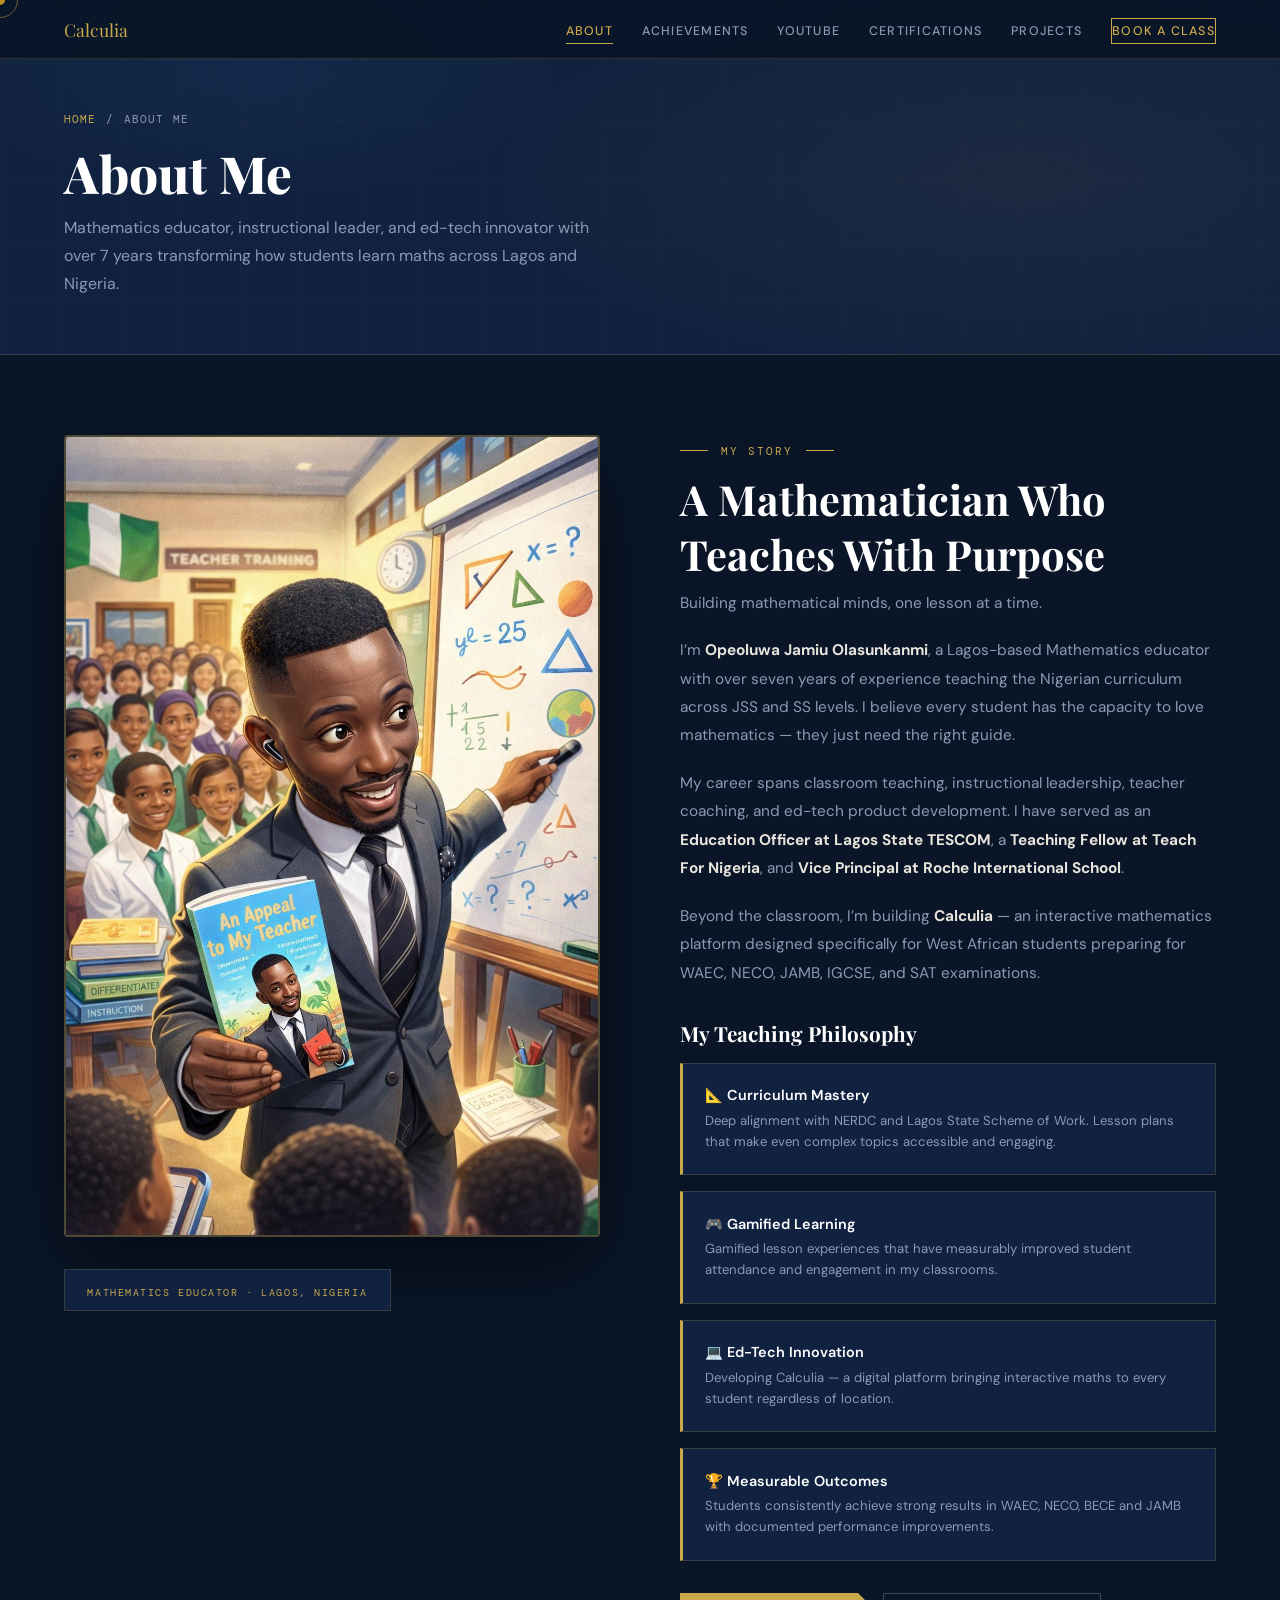
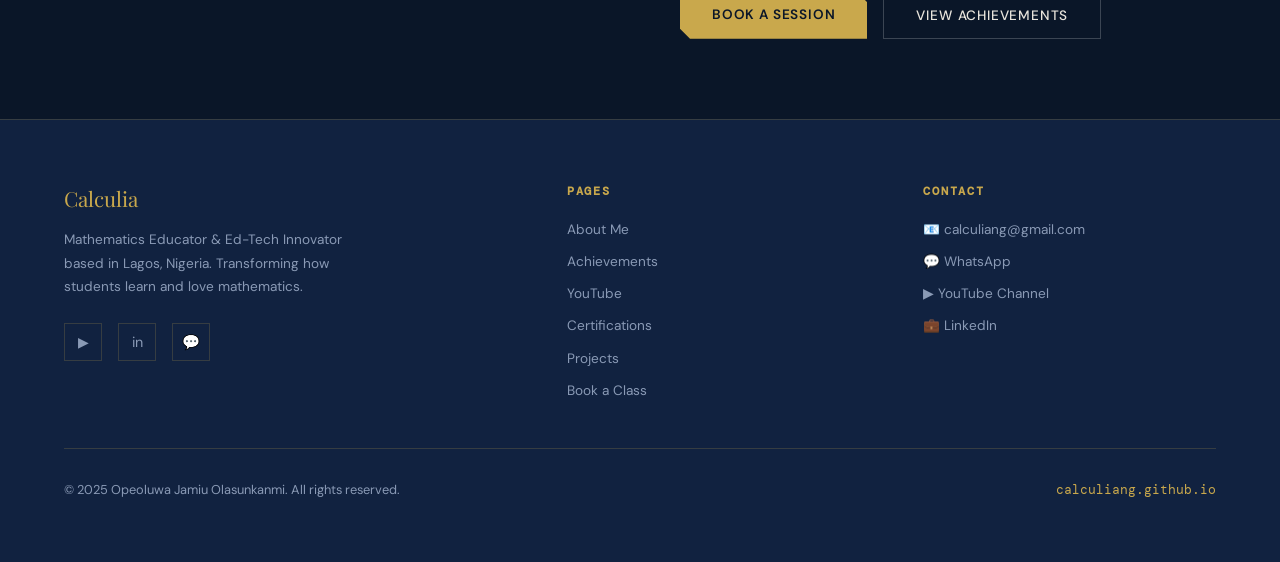
==== about.html @ a68f4edb "Add files via upload" ====
<!DOCTYPE html>
<html lang="en">
<head>
<meta charset="UTF-8">
<meta name="viewport" content="width=device-width, initial-scale=1.0">
<title>About Me | Calculia &mdash; Opeoluwa Jamiu</title>
<meta name="description" content="Learn about Opeoluwa Jamiu — Lagos Mathematics Educator, TFN Fellow, Vice Principal, and Calculia Founder.">
<meta name="author" content="Opeoluwa Jamiu Olasunkanmi">
<meta property="og:type" content="website">
<meta property="og:url" content="https://calculiang.github.io/about.html">
<meta property="og:title" content="About Me | Calculia">
<meta property="og:description" content="Learn about Opeoluwa Jamiu — Lagos Mathematics Educator, TFN Fellow, Vice Principal, and Calculia Founder.">
<meta name="theme-color" content="#0a1628">
<link rel="icon" href="data:image/svg+xml,<svg xmlns='http://www.w3.org/2000/svg' viewBox='0 0 100 100'><rect width='100' height='100' rx='12' fill='%230a1628'/><text y='72' x='50' text-anchor='middle' font-size='60' font-family='serif' fill='%23c9a84c'>&#x2211;</text></svg>">
<link rel="stylesheet" href="style.css">
</head>
<body>
<div class="cursor" id="cursor"></div>
<div class="cursor-ring" id="cursorRing"></div>
<!-- NAV -->
<nav>
  <a href="index.html" class="nav-logo">Calculia</a>
  <ul class="nav-links" id="navLinks">
    <li><a href="about.html" class='active'>About</a></li>
    <li><a href="achievements.html">Achievements</a></li>
    <li><a href="youtube.html">YouTube</a></li>
    <li><a href="certifications.html">Certifications</a></li>
    <li><a href="projects.html">Projects</a></li>
    <li><a href="booking.html" class='nav-cta'>Book a Class</a></li>
  </ul>
  <div class="hamburger" onclick="toggleNav()"><span></span><span></span><span></span></div>
</nav>
<div class="page-banner">
  <div class="page-banner-grid"></div>
  <div class="page-banner-inner">
    <div class="breadcrumb"><a href="index.html">Home</a><span>/</span><span>About Me</span></div>
    <h1>About Me</h1>
    <p>Mathematics educator, instructional leader, and ed-tech innovator with over 7 years transforming how students learn maths across Lagos and Nigeria.</p>
  </div>
</div>

<section style="background:var(--navy);">
  <div class="about-grid">
    <div class="reveal">
      <img src="[data-uri]" alt="Opeoluwa Jamiu Olasunkanmi" class="about-photo">
      <div class="about-photo-badge" style="margin-top:2rem;position:relative;bottom:auto;left:auto;transform:none;display:inline-block;">
        <span>Mathematics Educator &middot; Lagos, Nigeria</span>
      </div>
    </div>
    <div class="about-text reveal rd1">
      <div class="section-label">My Story</div>
      <h2>A Mathematician Who Teaches With Purpose</h2>
      <p class="section-sub">Building mathematical minds, one lesson at a time.</p>
      <p>I&rsquo;m <strong>Opeoluwa Jamiu Olasunkanmi</strong>, a Lagos-based Mathematics educator with over seven years of experience teaching the Nigerian curriculum across JSS and SS levels. I believe every student has the capacity to love mathematics &mdash; they just need the right guide.</p>
      <p>My career spans classroom teaching, instructional leadership, teacher coaching, and ed-tech product development. I have served as an <strong>Education Officer at Lagos State TESCOM</strong>, a <strong>Teaching Fellow at Teach For Nigeria</strong>, and <strong>Vice Principal at Roche International School</strong>.</p>
      <p>Beyond the classroom, I&rsquo;m building <strong>Calculia</strong> &mdash; an interactive mathematics platform designed specifically for West African students preparing for WAEC, NECO, JAMB, IGCSE, and SAT examinations.</p>
      <h3>My Teaching Philosophy</h3>
      <div class="pillars">
        <div class="pillar"><div class="pillar-title">&#x1F4D0; Curriculum Mastery</div><div class="pillar-text">Deep alignment with NERDC and Lagos State Scheme of Work. Lesson plans that make even complex topics accessible and engaging.</div></div>
        <div class="pillar"><div class="pillar-title">&#x1F3AE; Gamified Learning</div><div class="pillar-text">Gamified lesson experiences that have measurably improved student attendance and engagement in my classrooms.</div></div>
        <div class="pillar"><div class="pillar-title">&#x1F4BB; Ed-Tech Innovation</div><div class="pillar-text">Developing Calculia &mdash; a digital platform bringing interactive maths to every student regardless of location.</div></div>
        <div class="pillar"><div class="pillar-title">&#x1F3C6; Measurable Outcomes</div><div class="pillar-text">Students consistently achieve strong results in WAEC, NECO, BECE and JAMB with documented performance improvements.</div></div>
      </div>
      <div style="margin-top:2rem;display:flex;gap:1rem;flex-wrap:wrap;">
        <a href="booking.html" class="btn-gold">Book a Session</a>
        <a href="achievements.html" class="btn-outline">View Achievements</a>
      </div>
    </div>
  </div>
</section>

<!-- FOOTER -->
<footer>
  <div class="footer-grid">
    <div class="footer-brand">
      <a href="index.html" class="logo">Calculia</a>
      <p>Mathematics Educator &amp; Ed-Tech Innovator based in Lagos, Nigeria. Transforming how students learn and love mathematics.</p>
      <div class="social-links">
        <a href="https://www.youtube.com/channel/UCdj-SJ9aTm0fqCdhB6cHcyw" target="_blank" class="social-link" title="YouTube">&#x25B6;</a>
        <a href="https://www.linkedin.com/in/opeoluwajamiu" target="_blank" class="social-link" title="LinkedIn">in</a>
        <a href="https://wa.me/+2348061128624" target="_blank" class="social-link" title="WhatsApp">&#x1F4AC;</a>
      </div>
    </div>
    <div class="footer-col">
      <h4>Pages</h4>
      <ul>
        <li><a href="about.html">About Me</a></li>
        <li><a href="achievements.html">Achievements</a></li>
        <li><a href="youtube.html">YouTube</a></li>
        <li><a href="certifications.html">Certifications</a></li>
        <li><a href="projects.html">Projects</a></li>
        <li><a href="booking.html">Book a Class</a></li>
      </ul>
    </div>
    <div class="footer-col">
      <h4>Contact</h4>
      <ul>
        <li><a href="mailto:calculiang@gmail.com">&#x1F4E7; calculiang@gmail.com</a></li>
        <li><a href="https://wa.me/+2348061128624" target="_blank">&#x1F4AC; WhatsApp</a></li>
        <li><a href="https://www.youtube.com/channel/UCdj-SJ9aTm0fqCdhB6cHcyw" target="_blank">&#x25B6; YouTube Channel</a></li>
        <li><a href="https://www.linkedin.com/in/opeoluwajamiu" target="_blank">&#x1F4BC; LinkedIn</a></li>
      </ul>
    </div>
  </div>
  <div class="footer-bottom">
    <p>&copy; 2025 Opeoluwa Jamiu Olasunkanmi. All rights reserved.</p>
    <span>calculiang.github.io</span>
  </div>
</footer>
<button id="scrollTop" onclick="window.scrollTo({top:0,behavior:'smooth'})" title="Back to top">&#x2191;</button>
<script>
const cur=document.getElementById('cursor'),ring=document.getElementById('cursorRing');
document.addEventListener('mousemove',e=>{
  cur.style.left=e.clientX+'px';cur.style.top=e.clientY+'px';
  setTimeout(()=>{ring.style.left=e.clientX+'px';ring.style.top=e.clientY+'px'},60);
});
document.querySelectorAll('a,button,.ach-card,.cert-card,.proj-card,.home-nav-card,.yt-playlist-card,.pillar').forEach(el=>{
  el.addEventListener('mouseenter',()=>{ring.style.width='52px';ring.style.height='52px';ring.style.opacity='.9'});
  el.addEventListener('mouseleave',()=>{ring.style.width='36px';ring.style.height='36px';ring.style.opacity='.5'});
});
const obs=new IntersectionObserver(entries=>entries.forEach(e=>{if(e.isIntersecting)e.target.classList.add('visible')}),{threshold:.1});
document.querySelectorAll('.reveal').forEach(el=>obs.observe(el));
window.addEventListener('scroll',()=>{
  const b=document.getElementById('scrollTop');
  b.style.opacity=window.scrollY>400?'1':'0';
  b.style.pointerEvents=window.scrollY>400?'auto':'none';
});
function toggleNav(){
  const nl=document.getElementById('navLinks');
  if(nl.style.display==='flex'){nl.style.cssText=''}
  else{nl.style.cssText='display:flex!important;flex-direction:column;position:fixed;top:62px;left:0;right:0;background:rgba(10,22,40,.98);padding:2rem;gap:1.5rem;border-bottom:1px solid rgba(201,168,76,.2);z-index:99;backdrop-filter:blur(12px)';
  nl.querySelectorAll('a').forEach(a=>{a.style.fontSize='1rem';a.addEventListener('click',()=>{nl.style.cssText=''})});}
}
</script>
</body>
</html>
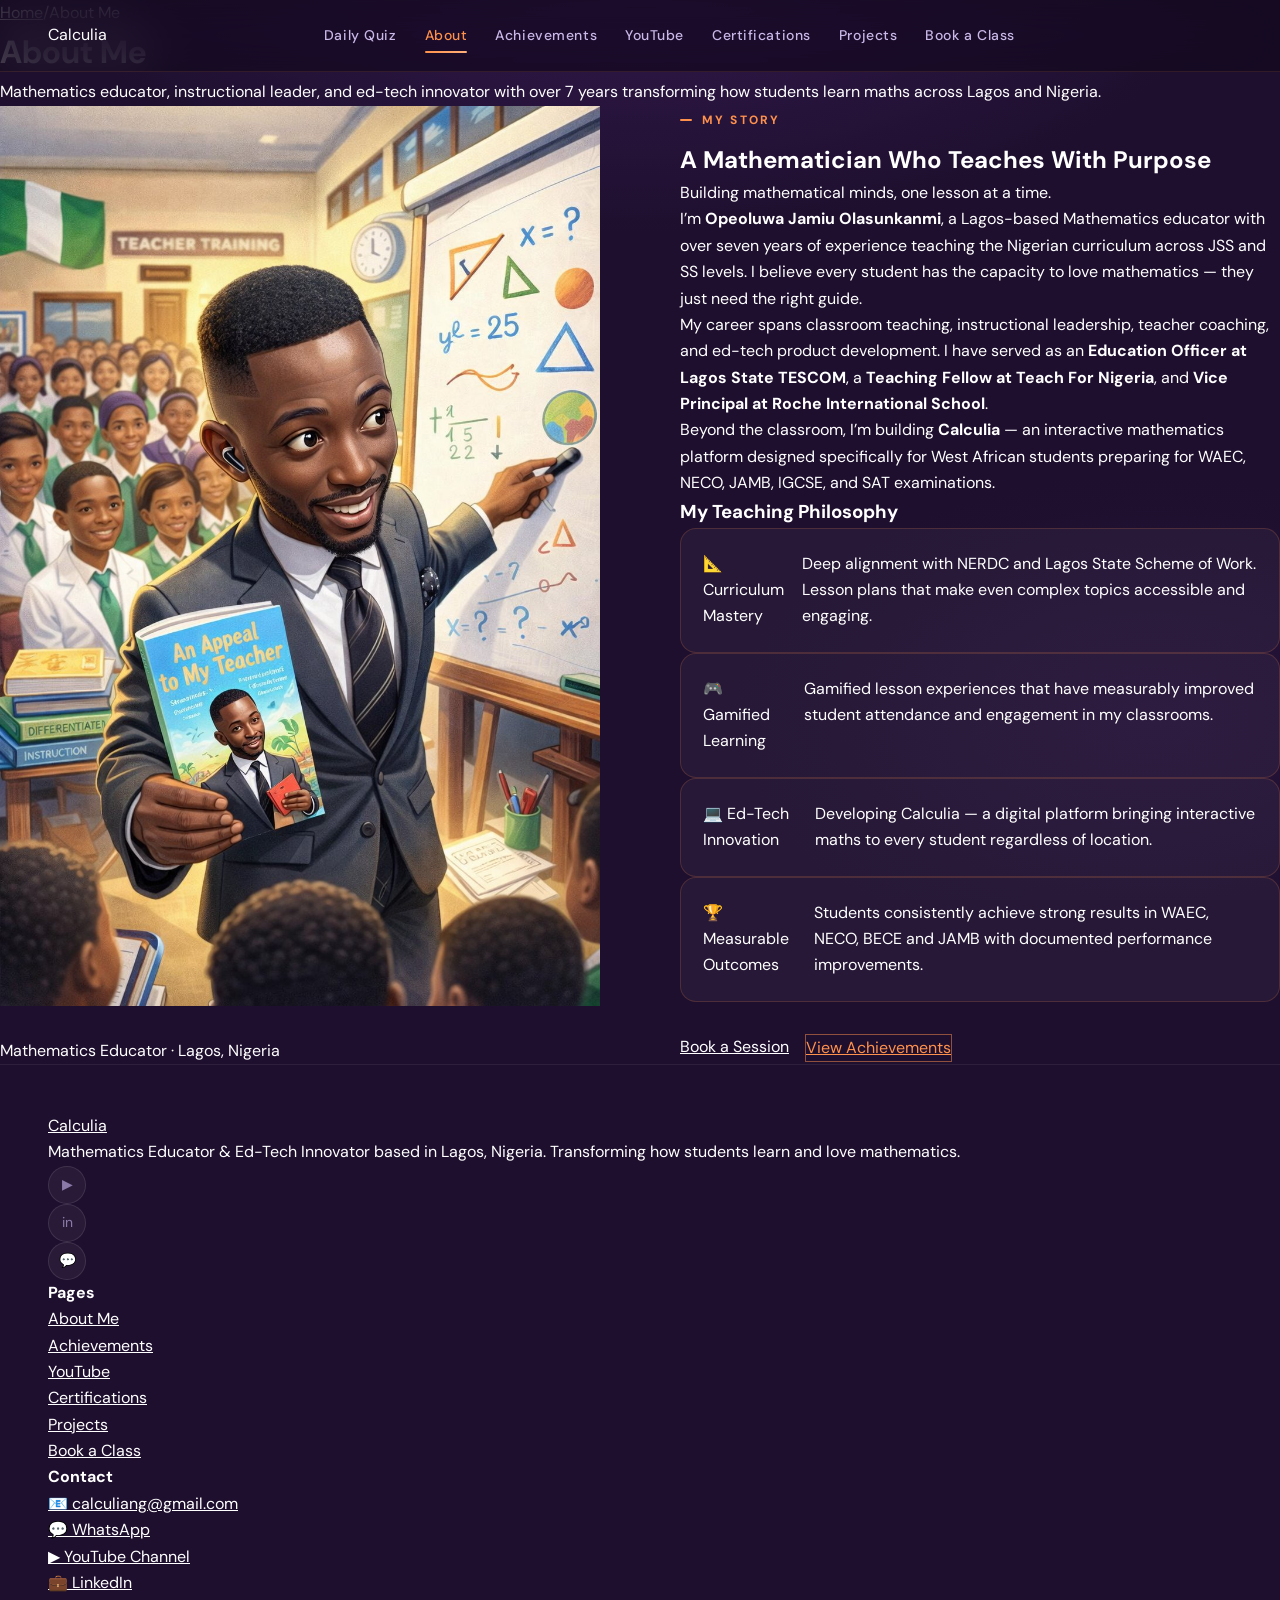
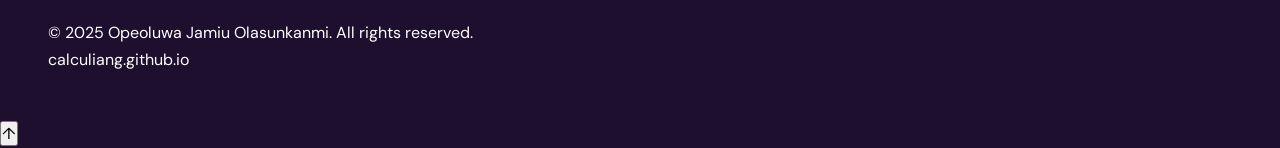
==== commit 42cc4777: "Update about.html" ====
--- a/about.html
+++ b/about.html
@@ -21,6 +21,7 @@
 <nav>
   <a href="index.html" class="nav-logo">Calculia</a>
   <ul class="nav-links" id="navLinks">
+    <li><a href="daily-quiz.html">Daily Quiz</a></li>
     <li><a href="about.html" class='active'>About</a></li>
     <li><a href="achievements.html">Achievements</a></li>
     <li><a href="youtube.html">YouTube</a></li>
@@ -133,4 +134,4 @@
 }
 </script>
 </body>
-</html>+</html>
--- a/style.css
+++ b/style.css
@@ -1,296 +1,2108 @@
-/* ═══════════════════════════════════════════════════════
-   CALCULIA — Shared Stylesheet
-   Edit colours/fonts here and it applies to ALL pages
-═══════════════════════════════════════════════════════ */
-@import url('https://fonts.googleapis.com/css2?family=Playfair+Display:ital,wght@0,400;0,600;0,800;1,400&family=DM+Sans:wght@300;400;500;600&family=DM+Mono:wght@400;500&display=swap');
-
-/* ── VARIABLES ── */
+/* ============================================================
+   CALCULIA PORTFOLIO — style.css
+   Brand colours extracted from the Calculia logo
+   Purple #311949 · Orange #FF914C · White #FFFFFF
+   Fonts: Playfair Display (display) · DM Sans (body)
+   Covers: index, about, achievements, youtube,
+           certifications, projects, booking
+   ============================================================ */
+
+/* ── GOOGLE FONTS IMPORT ── */
+@import url('https://fonts.googleapis.com/css2?family=Playfair+Display:ital,wght@0,400;0,600;0,700;0,900;1,400;1,600&family=DM+Sans:opsz,wght@9..40,300;9..40,400;9..40,500;9..40,600;9..40,700&display=swap');
+
+/* ── CSS CUSTOM PROPERTIES ── */
 :root {
-  --navy:     #0a1628;
-  --navy-mid: #112240;
-  --navy-light:#1e3a5f;
-  --gold:     #c9a84c;
-  --gold-light:#e8c76d;
-  --text:     #e8e4dc;
-  --text-muted:#8a9ab5;
-  --white:    #ffffff;
-  --border:   rgba(201,168,76,0.2);
-  --radius:   4px;
-  --transition: 0.25s ease;
-}
-
-/* ── RESET ── */
-*, *::before, *::after { margin:0; padding:0; box-sizing:border-box; }
-html { scroll-behavior:smooth; }
-body { font-family:'DM Sans',sans-serif; background:var(--navy); color:var(--text); overflow-x:hidden; }
-a { cursor:pointer; text-decoration:none; }
-img { max-width:100%; display:block; }
-
-/* ── CURSOR ── */
-.cursor { position:fixed; width:10px; height:10px; background:var(--gold); border-radius:50%; pointer-events:none; z-index:9999; transform:translate(-50%,-50%); mix-blend-mode:difference; transition:width .15s,height .15s; }
-.cursor-ring { position:fixed; width:36px; height:36px; border:1.5px solid var(--gold); border-radius:50%; pointer-events:none; z-index:9998; transform:translate(-50%,-50%); transition:all .2s ease; opacity:.5; }
-
-/* ── NAV ── */
-nav {
-  position:fixed; top:0; left:0; right:0; z-index:100;
-  padding:1.1rem 4rem;
-  display:flex; justify-content:space-between; align-items:center;
-  background:rgba(10,22,40,.95);
-  backdrop-filter:blur(12px);
-  border-bottom:1px solid var(--border);
-}
-.nav-logo { font-family:'Playfair Display',serif; font-size:1.1rem; color:var(--gold); }
-.nav-links { display:flex; gap:1.8rem; list-style:none; align-items:center; }
-.nav-links a { color:var(--text-muted); font-size:.78rem; font-weight:500; letter-spacing:.1em; text-transform:uppercase; transition:color var(--transition); padding:.25rem 0; border-bottom:1px solid transparent; }
-.nav-links a:hover,
-.nav-links a.active { color:var(--gold); border-bottom-color:var(--gold); }
-.nav-cta { padding:.5rem 1.3rem; background:transparent; border:1px solid var(--gold); color:var(--gold) !important; font-size:.78rem; font-weight:500; letter-spacing:.1em; text-transform:uppercase; transition:all var(--transition); border-bottom:1px solid var(--gold) !important; }
-.nav-cta:hover { background:var(--gold); color:var(--navy) !important; }
-.hamburger { display:none; flex-direction:column; gap:5px; cursor:pointer; }
-.hamburger span { display:block; width:24px; height:2px; background:var(--gold); transition:all .3s; }
-
-/* ── PAGE HERO BANNER (inner pages) ── */
-.page-banner {
-  padding: 7rem 4rem 3.5rem;
-  background: var(--navy-mid);
-  border-bottom: 1px solid var(--border);
-  position: relative;
+  /* Brand Colours */
+  --purple:        #311949;
+  --purple-light:  #4a2570;
+  --purple-mid:    #3d1f5e;
+  --purple-dark:   #1e0f2e;
+  --purple-deeper: #130a1e;
+
+  --orange:        #FF914C;
+  --orange-light:  #FFB07A;
+  --orange-pale:   #FFD4B0;
+  --orange-dark:   #e0752e;
+  --orange-deeper: #c45e1a;
+
+  --white:         #FFFFFF;
+  --off-white:     #F9F5FF;
+  --text-light:    #C9B8E8;
+  --text-muted:    #8B7AA8;
+  --text-faint:    #5a4a72;
+
+  /* Surfaces */
+  --card-bg:       rgba(255, 255, 255, 0.04);
+  --card-bg-hover: rgba(255, 255, 255, 0.08);
+  --card-border:   rgba(255, 145, 76, 0.18);
+  --card-border-hover: rgba(255, 145, 76, 0.45);
+  --glass-bg:      rgba(49, 25, 73, 0.6);
+  --overlay-dark:  rgba(19, 10, 30, 0.7);
+
+  /* Shadows */
+  --shadow-sm:  0 4px 16px rgba(0, 0, 0, 0.25);
+  --shadow-md:  0 8px 32px rgba(0, 0, 0, 0.35);
+  --shadow-lg:  0 24px 64px rgba(0, 0, 0, 0.45);
+  --shadow-orange: 0 8px 32px rgba(255, 145, 76, 0.30);
+  --shadow-orange-lg: 0 16px 48px rgba(255, 145, 76, 0.40);
+  --glow-orange: 0 0 40px rgba(255, 145, 76, 0.25);
+
+  /* Spacing scale */
+  --space-xs:  4px;
+  --space-sm:  8px;
+  --space-md:  16px;
+  --space-lg:  24px;
+  --space-xl:  40px;
+  --space-2xl: 64px;
+  --space-3xl: 100px;
+
+  /* Typography scale */
+  --text-xs:   0.75rem;
+  --text-sm:   0.875rem;
+  --text-base: 1rem;
+  --text-md:   1.0625rem;
+  --text-lg:   1.125rem;
+  --text-xl:   1.25rem;
+  --text-2xl:  1.5rem;
+  --text-3xl:  2rem;
+  --text-4xl:  2.75rem;
+  --text-5xl:  3.5rem;
+  --text-hero: clamp(2.5rem, 5.5vw, 4.25rem);
+
+  /* Border radius */
+  --radius-sm:  8px;
+  --radius-md:  12px;
+  --radius-lg:  16px;
+  --radius-xl:  24px;
+  --radius-2xl: 32px;
+  --radius-full: 9999px;
+
+  /* Transitions */
+  --ease-out:    cubic-bezier(0.22, 1, 0.36, 1);
+  --ease-spring: cubic-bezier(0.34, 1.56, 0.64, 1);
+  --t-fast:  0.18s;
+  --t-base:  0.30s;
+  --t-slow:  0.55s;
+  --t-crawl: 0.80s;
+
+  /* Layout */
+  --container: 1200px;
+  --nav-height: 72px;
+}
+
+
+/* ═══════════════════════════════════════
+   RESET & BASE
+═══════════════════════════════════════ */
+
+*, *::before, *::after {
+  box-sizing: border-box;
+  margin: 0;
+  padding: 0;
+}
+
+html {
+  scroll-behavior: smooth;
+  -webkit-text-size-adjust: 100%;
+}
+
+body {
+  font-family: 'DM Sans', sans-serif;
+  font-size: var(--text-base);
+  font-weight: 400;
+  line-height: 1.65;
+  color: var(--white);
+  background-color: var(--purple-dark);
+  background-image:
+    radial-gradient(ellipse 80% 60% at 50% -10%, rgba(74, 37, 112, 0.55) 0%, transparent 60%),
+    radial-gradient(ellipse 60% 50% at 90% 80%,  rgba(49, 25, 73, 0.4) 0%, transparent 55%);
+  background-attachment: fixed;
+  overflow-x: hidden;
+  min-height: 100vh;
+}
+
+img, svg, video { display: block; max-width: 100%; }
+a { color: inherit; }
+ul, ol { list-style: none; }
+
+button, input, select, textarea {
+  font-family: inherit;
+  font-size: inherit;
+}
+
+/* Custom scrollbar */
+::-webkit-scrollbar { width: 6px; height: 6px; }
+::-webkit-scrollbar-track { background: var(--purple-dark); }
+::-webkit-scrollbar-thumb {
+  background: rgba(255, 145, 76, 0.4);
+  border-radius: var(--radius-full);
+}
+::-webkit-scrollbar-thumb:hover { background: var(--orange); }
+
+/* Selection */
+::selection {
+  background: rgba(255, 145, 76, 0.35);
+  color: var(--white);
+}
+
+
+/* ═══════════════════════════════════════
+   PARTICLES CANVAS
+   (shared bg canvas on all pages)
+═══════════════════════════════════════ */
+
+#particles-canvas {
+  position: fixed;
+  top: 0; left: 0;
+  width: 100%; height: 100%;
+  pointer-events: none;
+  z-index: 0;
+  opacity: 0.35;
+}
+
+
+/* ═══════════════════════════════════════
+   NAVIGATION
+═══════════════════════════════════════ */
+
+nav,
+.site-nav {
+  position: fixed;
+  top: 0; left: 0; right: 0;
+  z-index: 1000;
+  height: var(--nav-height);
+  padding: 0 48px;
+  display: flex;
+  align-items: center;
+  justify-content: space-between;
+  background: rgba(19, 10, 30, 0.75);
+  backdrop-filter: blur(24px) saturate(1.4);
+  -webkit-backdrop-filter: blur(24px) saturate(1.4);
+  border-bottom: 1px solid rgba(255, 145, 76, 0.12);
+  transition: background var(--t-base) ease, padding var(--t-base) ease, box-shadow var(--t-base) ease;
+}
+
+nav.scrolled,
+.site-nav.scrolled {
+  background: rgba(19, 10, 30, 0.97);
+  box-shadow: 0 8px 32px rgba(0, 0, 0, 0.4);
+}
+
+/* Nav logo */
+.nav-logo {
+  display: flex;
+  align-items: center;
+  gap: 10px;
+  text-decoration: none;
+  flex-shrink: 0;
+}
+
+.nav-logo img {
+  width: 42px;
+  height: 42px;
+  object-fit: contain;
+  border-radius: 50%;
+  transition: transform var(--t-base) var(--ease-spring);
+}
+
+.nav-logo:hover img {
+  transform: rotate(12deg) scale(1.1);
+}
+
+.nav-logo span {
+  font-family: 'Playfair Display', serif;
+  font-size: var(--text-xl);
+  font-weight: 700;
+  color: var(--orange);
+  letter-spacing: 0.01em;
+  line-height: 1;
+}
+
+/* Nav links */
+.nav-links {
+  display: flex;
+  align-items: center;
+  gap: 28px;
+}
+
+.nav-links li { display: flex; }
+
+.nav-links a {
+  text-decoration: none;
+  color: var(--text-light);
+  font-size: var(--text-sm);
+  font-weight: 500;
+  letter-spacing: 0.04em;
+  position: relative;
+  padding: 4px 0;
+  transition: color var(--t-fast) ease;
+  white-space: nowrap;
+}
+
+.nav-links a::after {
+  content: '';
+  position: absolute;
+  bottom: -2px; left: 0;
+  width: 0; height: 2px;
+  background: linear-gradient(90deg, var(--orange), var(--orange-light));
+  border-radius: var(--radius-full);
+  transition: width var(--t-base) var(--ease-out);
+}
+
+.nav-links a:hover { color: var(--orange); }
+.nav-links a:hover::after { width: 100%; }
+
+.nav-links a.active {
+  color: var(--orange);
+}
+.nav-links a.active::after { width: 100%; }
+
+/* Mobile hamburger (visible on small screens) */
+.nav-toggle {
+  display: none;
+  flex-direction: column;
+  gap: 5px;
+  cursor: pointer;
+  padding: 4px;
+  background: transparent;
+  border: none;
+}
+
+.nav-toggle span {
+  display: block;
+  width: 24px; height: 2px;
+  background: var(--orange);
+  border-radius: var(--radius-full);
+  transition: all var(--t-base) ease;
+}
+
+
+/* ═══════════════════════════════════════
+   PAGE WRAPPER & MAIN LAYOUT
+═══════════════════════════════════════ */
+
+main,
+.page-content {
+  position: relative;
+  z-index: 1;
+  padding-top: var(--nav-height);
+}
+
+.container {
+  max-width: var(--container);
+  margin: 0 auto;
+  padding: 0 48px;
+}
+
+.section {
+  padding: var(--space-3xl) 48px;
+  max-width: var(--container);
+  margin: 0 auto;
+  position: relative;
+  z-index: 1;
+}
+
+.section--flush {
+  max-width: none;
+  padding-left: 48px;
+  padding-right: 48px;
+}
+
+.section--dark {
+  background: linear-gradient(135deg, rgba(49,25,73,0.7) 0%, rgba(19,10,30,0.85) 100%);
+  border-top: 1px solid rgba(255,145,76,0.1);
+  border-bottom: 1px solid rgba(255,145,76,0.1);
+}
+
+.section--center { text-align: center; }
+.section--center .section-desc { margin-left: auto; margin-right: auto; }
+
+
+/* ═══════════════════════════════════════
+   SECTION HEADERS
+═══════════════════════════════════════ */
+
+.section-label {
+  display: inline-block;
+  font-size: var(--text-xs);
+  font-weight: 700;
+  letter-spacing: 0.18em;
+  text-transform: uppercase;
+  color: var(--orange);
+  margin-bottom: 10px;
+  position: relative;
+  padding-left: 22px;
+}
+
+.section-label::before {
+  content: '';
+  position: absolute;
+  left: 0; top: 50%;
+  transform: translateY(-50%);
+  width: 12px; height: 2px;
+  background: var(--orange);
+  border-radius: var(--radius-full);
+}
+
+.section-label.no-dash { padding-left: 0; }
+.section-label.no-dash::before { display: none; }
+
+.section-title {
+  font-family: 'Playfair Display', serif;
+  font-size: var(--text-hero);
+  font-weight: 700;
+  line-height: 1.15;
+  color: var(--white);
+  margin-bottom: 16px;
+  letter-spacing: -0.01em;
+}
+
+.section-title em {
+  font-style: italic;
+  color: var(--orange);
+}
+
+.section-title--sm {
+  font-size: var(--text-4xl);
+}
+
+.section-title--lg {
+  font-size: clamp(3rem, 6vw, 5rem);
+}
+
+.section-desc {
+  font-size: var(--text-md);
+  color: var(--text-light);
+  line-height: 1.85;
+  max-width: 640px;
+  margin-bottom: var(--space-xl);
+}
+
+.section-divider {
+  width: 64px; height: 3px;
+  background: linear-gradient(90deg, var(--orange), var(--orange-light));
+  border-radius: var(--radius-full);
+  margin: var(--space-lg) 0;
+}
+
+.section-divider--center { margin-left: auto; margin-right: auto; }
+
+
+/* ═══════════════════════════════════════
+   HERO — INDEX PAGE
+═══════════════════════════════════════ */
+
+.hero {
+  position: relative;
+  min-height: 100vh;
+  display: flex;
+  align-items: center;
+  padding: 120px 48px 80px;
   overflow: hidden;
 }
-.page-banner::before {
-  content:'';
-  position:absolute; inset:0;
-  background: radial-gradient(ellipse 60% 80% at 80% 50%, rgba(201,168,76,.06) 0%, transparent 70%),
-              radial-gradient(ellipse 40% 60% at 20% 20%, rgba(74,158,255,.05) 0%, transparent 60%);
-}
-.page-banner-grid {
-  position:absolute; inset:0;
-  background-image: linear-gradient(rgba(201,168,76,.03) 1px, transparent 1px),
-                    linear-gradient(90deg, rgba(201,168,76,.03) 1px, transparent 1px);
-  background-size:60px 60px;
-}
-.page-banner-inner { position:relative; z-index:1; max-width:700px; }
-.page-banner .breadcrumb { display:flex; align-items:center; gap:.6rem; font-family:'DM Mono',monospace; font-size:.7rem; color:var(--text-muted); letter-spacing:.1em; text-transform:uppercase; margin-bottom:1.2rem; }
-.page-banner .breadcrumb a { color:var(--gold); }
-.page-banner .breadcrumb span { color:var(--text-muted); }
-.page-banner h1 { font-family:'Playfair Display',serif; font-size:clamp(2rem,4vw,3.2rem); font-weight:800; color:var(--white); line-height:1.1; margin-bottom:.8rem; }
-.page-banner p { font-size:1rem; color:var(--text-muted); line-height:1.75; max-width:560px; }
-
-/* ── SECTIONS SHARED ── */
-section { position:relative; padding:5rem 4rem; }
-.section-label { display:inline-flex; align-items:center; gap:.8rem; font-family:'DM Mono',monospace; font-size:.7rem; color:var(--gold); letter-spacing:.18em; text-transform:uppercase; margin-bottom:.8rem; }
-.section-label::before,.section-label::after { content:''; width:28px; height:1px; background:var(--gold); }
-h2 { font-family:'Playfair Display',serif; font-size:clamp(1.8rem,3.5vw,2.6rem); font-weight:700; color:var(--white); margin-bottom:.5rem; }
-.section-sub { color:var(--text-muted); font-size:.95rem; max-width:600px; line-height:1.75; margin-bottom:3rem; }
-
-/* ── BUTTONS ── */
-.btn-gold { display:inline-block; padding:.85rem 2rem; background:var(--gold); color:var(--navy); font-family:'DM Sans',sans-serif; font-size:.85rem; font-weight:600; letter-spacing:.06em; text-transform:uppercase; border:none; transition:all var(--transition); clip-path:polygon(0 0,calc(100% - 10px) 0,100% 10px,100% 100%,10px 100%,0 calc(100% - 10px)); }
-.btn-gold:hover { background:var(--gold-light); transform:translateY(-2px); }
-.btn-outline { display:inline-block; padding:.85rem 2rem; background:transparent; color:var(--text); font-family:'DM Sans',sans-serif; font-size:.85rem; font-weight:500; letter-spacing:.06em; text-transform:uppercase; border:1px solid rgba(255,255,255,.2); transition:all var(--transition); }
-.btn-outline:hover { border-color:var(--gold); color:var(--gold); }
-
-/* ── CARDS ── */
-.card { background:var(--navy-mid); border:1px solid var(--border); }
-.card:hover { border-color:rgba(201,168,76,.4); }
-
-/* ── TAGS ── */
-.tags { display:flex; flex-wrap:wrap; gap:.4rem; margin-top:.7rem; }
-.tag { padding:.22rem .65rem; background:rgba(201,168,76,.08); border:1px solid var(--border); font-size:.68rem; color:var(--gold); font-family:'DM Mono',monospace; }
-
-/* ── REVEAL ANIMATIONS ── */
-.reveal { opacity:0; transform:translateY(28px); transition:opacity .7s ease, transform .7s ease; }
-.reveal.visible { opacity:1; transform:none; }
-.rd1 { transition-delay:.1s; }
-.rd2 { transition-delay:.2s; }
-.rd3 { transition-delay:.3s; }
-
-/* ── FOOTER ── */
-footer { background:var(--navy-mid); border-top:1px solid var(--border); padding:4rem; }
-.footer-grid { display:grid; grid-template-columns:1.5fr 1fr 1fr; gap:4rem; margin-bottom:3rem; }
-.footer-brand .logo { font-family:'Playfair Display',serif; font-size:1.3rem; color:var(--gold); margin-bottom:1rem; display:block; }
-.footer-brand p { font-size:.85rem; color:var(--text-muted); line-height:1.75; max-width:280px; }
-.footer-col h4 { font-family:'DM Mono',monospace; font-size:.72rem; color:var(--gold); letter-spacing:.15em; text-transform:uppercase; margin-bottom:1.2rem; }
-.footer-col ul { list-style:none; display:flex; flex-direction:column; gap:.7rem; }
-.footer-col ul a { font-size:.85rem; color:var(--text-muted); transition:color var(--transition); }
-.footer-col ul a:hover { color:var(--gold); }
-.social-links { display:flex; gap:1rem; margin-top:1.5rem; }
-.social-link { width:38px; height:38px; border:1px solid var(--border); display:flex; align-items:center; justify-content:center; color:var(--text-muted); font-size:.9rem; transition:all var(--transition); }
-.social-link:hover { border-color:var(--gold); color:var(--gold); }
-.footer-bottom { padding-top:2rem; border-top:1px solid var(--border); display:flex; justify-content:space-between; align-items:center; }
-.footer-bottom p { font-size:.8rem; color:var(--text-muted); }
-.footer-bottom span { font-size:.8rem; color:var(--gold); font-family:'DM Mono',monospace; }
-
-/* ── SCROLL TO TOP ── */
-#scrollTop { position:fixed; bottom:2rem; right:2rem; width:44px; height:44px; background:var(--gold); color:var(--navy); border:none; font-size:1.2rem; font-weight:700; cursor:pointer; opacity:0; transition:opacity .3s; z-index:200; clip-path:polygon(0 0,calc(100% - 8px) 0,100% 8px,100% 100%,8px 100%,0 calc(100% - 8px)); display:flex; align-items:center; justify-content:center; pointer-events:none; }
-
-/* ── ABOUT PAGE ── */
-.about-grid { display:grid; grid-template-columns:1fr 1fr; gap:5rem; align-items:start; }
-.about-photo-wrap { position:relative; }
-.about-photo { width:100%; border-radius:var(--radius); border:2px solid rgba(201,168,76,.35); box-shadow:0 30px 80px rgba(0,0,0,.5); object-fit:cover; }
-.about-photo-badge { position:absolute; bottom:-16px; left:50%; transform:translateX(-50%); background:var(--navy-mid); border:1px solid var(--border); padding:.6rem 1.4rem; white-space:nowrap; text-align:center; }
-.about-photo-badge span { font-family:'DM Mono',monospace; font-size:.65rem; color:var(--gold); letter-spacing:.15em; text-transform:uppercase; }
-.about-text p { color:var(--text-muted); line-height:1.85; font-size:.96rem; margin-bottom:1.2rem; }
-.about-text p strong { color:var(--text); }
-.about-text h3 { font-family:'Playfair Display',serif; font-size:1.3rem; color:var(--white); margin:2rem 0 1rem; }
-.pillars { display:flex; flex-direction:column; gap:1rem; }
-.pillar { padding:1.4rem; background:var(--navy-mid); border:1px solid var(--border); border-left:3px solid var(--gold); transition:background var(--transition); }
-.pillar:hover { background:rgba(201,168,76,.05); }
-.pillar-title { font-size:.9rem; font-weight:600; color:var(--white); margin-bottom:.35rem; }
-.pillar-text { font-size:.82rem; color:var(--text-muted); line-height:1.6; }
-
-/* ── ACHIEVEMENTS PAGE ── */
-.ach-grid { display:grid; grid-template-columns:repeat(3,1fr); gap:1.8rem; }
-.ach-card { padding:2rem; background:var(--navy-mid); border:1px solid var(--border); position:relative; overflow:hidden; transition:transform .3s,border-color .3s; }
-.ach-card:hover { transform:translateY(-4px); border-color:rgba(201,168,76,.5); }
-.ach-card::before { content:''; position:absolute; top:0; left:0; right:0; height:2px; background:linear-gradient(to right,var(--gold),transparent); }
-.ach-icon { font-size:2.2rem; margin-bottom:1rem; }
-.ach-title { font-size:.95rem; font-weight:600; color:var(--white); margin-bottom:.5rem; }
-.ach-text { font-size:.83rem; color:var(--text-muted); line-height:1.65; }
-
-/* ── CERTIFICATIONS PAGE ── */
-.cert-grid { display:grid; grid-template-columns:repeat(3,1fr); gap:1.5rem; }
-.cert-card { padding:1.8rem; background:var(--navy); border:1px solid var(--border); display:flex; gap:1.2rem; align-items:flex-start; transition:border-color var(--transition),transform .3s; }
-.cert-card:hover { border-color:rgba(201,168,76,.4); transform:translateY(-3px); }
-.cert-icon { font-size:1.8rem; flex-shrink:0; }
-.cert-name { font-size:.9rem; font-weight:600; color:var(--white); margin-bottom:.3rem; }
-.cert-issuer { font-size:.78rem; color:var(--gold); font-family:'DM Mono',monospace; letter-spacing:.06em; margin-bottom:.3rem; }
-.cert-year { font-size:.75rem; color:var(--text-muted); }
-
-/* ── PROJECTS PAGE ── */
-.projects-grid { display:grid; grid-template-columns:1fr 1fr; gap:2rem; }
-.proj-card { background:var(--navy-mid); border:1px solid var(--border); padding:2.5rem; position:relative; overflow:hidden; transition:transform .3s,box-shadow .3s; }
-.proj-card:hover { transform:translateY(-5px); box-shadow:0 25px 60px rgba(0,0,0,.4); }
-.proj-card.featured { grid-column:span 2; display:grid; grid-template-columns:1fr 1fr; gap:3rem; align-items:center; border-color:rgba(201,168,76,.4); background:linear-gradient(135deg,var(--navy-mid),var(--navy-light)); }
-.proj-card::after { content:''; position:absolute; top:0; right:0; width:120px; height:120px; background:radial-gradient(circle at top right,rgba(201,168,76,.1),transparent 70%); }
-.proj-label { font-family:'DM Mono',monospace; font-size:.68rem; color:var(--gold); letter-spacing:.15em; text-transform:uppercase; margin-bottom:.7rem; }
-.proj-title { font-family:'Playfair Display',serif; font-size:1.5rem; font-weight:700; color:var(--white); margin-bottom:.8rem; }
-.proj-desc { font-size:.88rem; color:var(--text-muted); line-height:1.75; margin-bottom:1.5rem; }
-.proj-link { display:inline-flex; align-items:center; gap:.5rem; font-size:.82rem; color:var(--gold); font-weight:500; transition:gap var(--transition); }
-.proj-link:hover { gap:1rem; }
-.proj-visual { background:var(--navy); border:1px solid var(--border); border-radius:var(--radius); height:200px; display:flex; align-items:center; justify-content:center; font-size:5rem; position:relative; overflow:hidden; }
-.proj-visual::after { content:''; position:absolute; inset:0; background:linear-gradient(135deg,rgba(74,158,255,.05),rgba(201,168,76,.07)); }
-
-/* ── YOUTUBE PAGE ── */
-.yt-playlist-grid { display:grid; grid-template-columns:1fr 1fr; gap:2rem; margin-bottom:3rem; }
-.yt-playlist-card { background:var(--navy-mid); border:1px solid rgba(201,168,76,.35); overflow:hidden; transition:transform .3s,box-shadow .3s; cursor:pointer; }
-.yt-playlist-card:hover { transform:translateY(-6px); box-shadow:0 25px 60px rgba(0,0,0,.5); }
-.yt-thumb-wrap { position:relative; aspect-ratio:16/9; display:flex; align-items:center; justify-content:center; overflow:hidden; }
-.yt-year-bg { font-family:'Playfair Display',serif; font-size:5rem; font-weight:800; color:rgba(201,168,76,.15); line-height:1; user-select:none; }
-.yt-play-btn { position:absolute; width:60px; height:60px; background:rgba(255,0,0,.88); border-radius:50%; display:flex; align-items:center; justify-content:center; box-shadow:0 4px 20px rgba(255,0,0,.4); transition:transform var(--transition); }
-.yt-playlist-card:hover .yt-play-btn { transform:scale(1.12); }
-.yt-play-icon { width:0; height:0; border-style:solid; border-width:10px 0 10px 20px; border-color:transparent transparent transparent white; margin-left:5px; }
-.yt-badge { position:absolute; font-family:'DM Mono',monospace; font-size:.62rem; letter-spacing:.12em; text-transform:uppercase; z-index:2; }
-.yt-badge-subject { top:.8rem; left:.8rem; color:var(--gold); background:rgba(10,22,40,.85); padding:.2rem .6rem; }
-.yt-badge-type { top:.8rem; right:.8rem; color:#fff; background:rgba(255,0,0,.8); padding:.2rem .6rem; }
-.yt-card-body { padding:1.8rem; }
-.yt-card-label { font-family:'DM Mono',monospace; font-size:.68rem; color:var(--gold); letter-spacing:.12em; text-transform:uppercase; margin-bottom:.6rem; }
-.yt-card-title { font-family:'Playfair Display',serif; font-size:1.2rem; font-weight:700; color:var(--white); margin-bottom:.7rem; line-height:1.3; }
-.yt-card-desc { font-size:.85rem; color:var(--text-muted); line-height:1.65; margin-bottom:1.4rem; }
-.yt-watch-btn { display:inline-flex; align-items:center; gap:.5rem; font-size:.82rem; color:var(--gold); font-weight:500; border:1px solid var(--border); padding:.55rem 1.1rem; transition:all var(--transition); }
-.yt-watch-btn:hover { border-color:var(--gold); background:rgba(201,168,76,.08); }
-.yt-coming-soon { background:linear-gradient(135deg,var(--navy-mid),var(--navy-light)); border:1px solid rgba(201,168,76,.3); padding:2rem 2.5rem; display:flex; align-items:center; justify-content:space-between; gap:2rem; flex-wrap:wrap; }
-
-/* ── BOOKING PAGE ── */
-.booking-layout { display:grid; grid-template-columns:1fr 1.2fr; gap:5rem; align-items:start; }
-.booking-info p { font-size:.95rem; color:var(--text-muted); line-height:1.8; margin-bottom:1.8rem; }
-.booking-features { display:flex; flex-direction:column; gap:1rem; margin-bottom:2rem; }
-.bf-item { display:flex; align-items:flex-start; gap:1rem; }
-.bf-icon { width:36px; height:36px; background:rgba(201,168,76,.1); border:1px solid var(--border); display:flex; align-items:center; justify-content:center; font-size:1rem; flex-shrink:0; }
-.bf-text strong { display:block; font-size:.88rem; color:var(--white); margin-bottom:.2rem; }
-.bf-text span { font-size:.8rem; color:var(--text-muted); }
-.booking-form-wrap { background:var(--navy-mid); border:1px solid var(--border); padding:2.5rem; }
-.booking-form-wrap h3 { font-family:'Playfair Display',serif; font-size:1.4rem; color:var(--white); margin-bottom:1.8rem; }
-.form-row { display:grid; grid-template-columns:1fr 1fr; gap:1rem; }
-.form-group { margin-bottom:1.2rem; }
-.form-group label { display:block; font-size:.72rem; color:var(--gold); font-family:'DM Mono',monospace; letter-spacing:.1em; text-transform:uppercase; margin-bottom:.5rem; }
+
+.hero-glow {
+  position: absolute;
+  top: -200px; right: -200px;
+  width: 700px; height: 700px;
+  background: radial-gradient(circle, rgba(255,145,76,0.18) 0%, transparent 68%);
+  pointer-events: none;
+  animation: pulse-glow 5s ease-in-out infinite;
+}
+
+.hero-glow-2 {
+  position: absolute;
+  bottom: -300px; left: -200px;
+  width: 650px; height: 650px;
+  background: radial-gradient(circle, rgba(74,37,112,0.45) 0%, transparent 70%);
+  pointer-events: none;
+  animation: pulse-glow 7s ease-in-out infinite reverse;
+}
+
+@keyframes pulse-glow {
+  0%, 100% { transform: scale(1);    opacity: 1; }
+  50%       { transform: scale(1.18); opacity: 0.65; }
+}
+
+.hero-inner {
+  position: relative;
+  z-index: 2;
+  max-width: var(--container);
+  width: 100%;
+  margin: 0 auto;
+  display: grid;
+  grid-template-columns: 1fr 1fr;
+  gap: 80px;
+  align-items: center;
+}
+
+/* Hero badge */
+.hero-badge {
+  display: inline-flex;
+  align-items: center;
+  gap: 8px;
+  background: rgba(255, 145, 76, 0.10);
+  border: 1px solid rgba(255, 145, 76, 0.28);
+  border-radius: var(--radius-full);
+  padding: 6px 16px;
+  font-size: var(--text-xs);
+  font-weight: 600;
+  color: var(--orange-light);
+  letter-spacing: 0.1em;
+  text-transform: uppercase;
+  margin-bottom: 24px;
+  opacity: 0;
+  animation: fadeSlideUp 0.8s 0.2s var(--ease-out) forwards;
+}
+
+.hero-badge .badge-dot {
+  width: 7px; height: 7px;
+  background: var(--orange);
+  border-radius: 50%;
+  box-shadow: 0 0 8px var(--orange);
+  animation: badge-blink 1.6s ease-in-out infinite;
+}
+
+@keyframes badge-blink {
+  0%, 100% { opacity: 1; box-shadow: 0 0 8px var(--orange); }
+  50%       { opacity: 0.3; box-shadow: none; }
+}
+
+/* Hero heading */
+.hero h1 {
+  font-family: 'Playfair Display', serif;
+  font-size: var(--text-hero);
+  font-weight: 700;
+  line-height: 1.12;
+  letter-spacing: -0.02em;
+  color: var(--white);
+  margin-bottom: 20px;
+  opacity: 0;
+  animation: fadeSlideUp 0.8s 0.4s var(--ease-out) forwards;
+}
+
+.hero h1 em {
+  font-style: italic;
+  color: var(--orange);
+}
+
+.hero-sub {
+  font-size: var(--text-lg);
+  color: var(--text-light);
+  line-height: 1.75;
+  max-width: 500px;
+  margin-bottom: 36px;
+  opacity: 0;
+  animation: fadeSlideUp 0.8s 0.6s var(--ease-out) forwards;
+}
+
+.hero-actions {
+  display: flex;
+  gap: 14px;
+  flex-wrap: wrap;
+  opacity: 0;
+  animation: fadeSlideUp 0.8s 0.8s var(--ease-out) forwards;
+}
+
+/* Hero visual / logo orbit */
+.hero-visual {
+  display: flex;
+  justify-content: center;
+  align-items: center;
+  position: relative;
+  opacity: 0;
+  animation: fadeIn 1.4s 0.5s var(--ease-out) forwards;
+}
+
+.logo-orbit {
+  position: relative;
+  width: 380px; height: 380px;
+  display: flex;
+  align-items: center;
+  justify-content: center;
+}
+
+.orbit-ring {
+  position: absolute;
+  border-radius: 50%;
+  border: 1px solid rgba(255, 145, 76, 0.15);
+}
+
+.orbit-ring:nth-child(1) {
+  width: 100%; height: 100%;
+  animation: orbit-spin 28s linear infinite;
+}
+
+.orbit-ring:nth-child(2) {
+  width: 70%; height: 70%;
+  border-color: rgba(255, 145, 76, 0.09);
+  animation: orbit-spin 18s linear infinite reverse;
+}
+
+.orbit-ring .orbit-dot {
+  position: absolute;
+  width: 9px; height: 9px;
+  background: var(--orange);
+  border-radius: 50%;
+  top: -4.5px; left: 50%;
+  transform: translateX(-50%);
+  box-shadow: 0 0 16px var(--orange), 0 0 32px rgba(255,145,76,0.4);
+}
+
+@keyframes orbit-spin {
+  from { transform: rotate(0deg); }
+  to   { transform: rotate(360deg); }
+}
+
+.logo-center {
+  position: relative;
+  z-index: 2;
+  width: 200px; height: 200px;
+  background: rgba(255, 255, 255, 0.05);
+  border-radius: 50%;
+  border: 2px solid rgba(255, 145, 76, 0.28);
+  display: flex;
+  align-items: center;
+  justify-content: center;
+  box-shadow:
+    0 0 60px rgba(255, 145, 76, 0.18),
+    inset 0 0 40px rgba(74, 37, 112, 0.3),
+    var(--shadow-lg);
+  animation: logo-float 4.5s ease-in-out infinite;
+}
+
+@keyframes logo-float {
+  0%, 100% { transform: translateY(0px); }
+  50%       { transform: translateY(-18px); }
+}
+
+.logo-center img {
+  width: 140px; height: 140px;
+  object-fit: contain;
+  filter: drop-shadow(0 4px 24px rgba(255,145,76,0.35));
+}
+
+
+/* ═══════════════════════════════════════
+   STATS STRIP
+═══════════════════════════════════════ */
+
+.stats-strip {
+  position: relative;
+  z-index: 1;
+  padding: 64px 48px;
+  background: linear-gradient(135deg, rgba(49,25,73,0.75) 0%, rgba(30,15,46,0.88) 100%);
+  border-top: 1px solid rgba(255,145,76,0.12);
+  border-bottom: 1px solid rgba(255,145,76,0.12);
+}
+
+.stats-grid {
+  max-width: var(--container);
+  margin: 0 auto;
+  display: grid;
+  grid-template-columns: repeat(4, 1fr);
+  gap: 32px;
+  position: relative;
+}
+
+.stat-item {
+  text-align: center;
+  position: relative;
+}
+
+.stat-item + .stat-item::before {
+  content: '';
+  position: absolute;
+  left: -16px; top: 10%;
+  height: 80%; width: 1px;
+  background: linear-gradient(to bottom, transparent, rgba(255,145,76,0.3), transparent);
+}
+
+.stat-number {
+  display: block;
+  font-family: 'Playfair Display', serif;
+  font-size: var(--text-5xl);
+  font-weight: 700;
+  color: var(--orange);
+  line-height: 1;
+  margin-bottom: 8px;
+  letter-spacing: -0.02em;
+}
+
+.stat-label {
+  font-size: var(--text-xs);
+  font-weight: 600;
+  letter-spacing: 0.12em;
+  text-transform: uppercase;
+  color: var(--text-muted);
+}
+
+
+/* ═══════════════════════════════════════
+   BUTTONS
+═══════════════════════════════════════ */
+
+.btn {
+  display: inline-flex;
+  align-items: center;
+  justify-content: center;
+  gap: 8px;
+  font-family: 'DM Sans', sans-serif;
+  font-weight: 600;
+  font-size: var(--text-sm);
+  line-height: 1;
+  text-decoration: none;
+  border-radius: var(--radius-full);
+  padding: 14px 28px;
+  cursor: pointer;
+  border: none;
+  transition:
+    background var(--t-base) ease,
+    color var(--t-base) ease,
+    border-color var(--t-base) ease,
+    transform var(--t-base) var(--ease-spring),
+    box-shadow var(--t-base) ease;
+  white-space: nowrap;
+}
+
+.btn:hover { transform: translateY(-2px); }
+.btn:active { transform: translateY(0); }
+
+/* Primary */
+.btn-primary {
+  background: var(--orange);
+  color: var(--purple-dark);
+  box-shadow: var(--shadow-orange);
+}
+
+.btn-primary:hover {
+  background: var(--orange-light);
+  box-shadow: var(--shadow-orange-lg);
+}
+
+/* Secondary (ghost) */
+.btn-secondary {
+  background: transparent;
+  color: var(--white);
+  border: 1.5px solid rgba(255, 255, 255, 0.22);
+}
+
+.btn-secondary:hover {
+  border-color: var(--orange);
+  color: var(--orange);
+  background: rgba(255, 145, 76, 0.07);
+}
+
+/* Outline orange */
+.btn-outline {
+  background: transparent;
+  color: var(--orange);
+  border: 1.5px solid rgba(255, 145, 76, 0.5);
+}
+
+.btn-outline:hover {
+  background: rgba(255, 145, 76, 0.12);
+  border-color: var(--orange);
+}
+
+/* Small variant */
+.btn-sm {
+  padding: 10px 20px;
+  font-size: var(--text-xs);
+}
+
+/* Large variant */
+.btn-lg {
+  padding: 18px 36px;
+  font-size: var(--text-base);
+}
+
+
+/* ═══════════════════════════════════════
+   CARDS — SHARED
+═══════════════════════════════════════ */
+
+.card {
+  background: var(--card-bg);
+  border: 1px solid var(--card-border);
+  border-radius: var(--radius-xl);
+  padding: var(--space-xl);
+  position: relative;
+  overflow: hidden;
+  transition:
+    border-color var(--t-base) ease,
+    background var(--t-base) ease,
+    transform var(--t-base) var(--ease-out),
+    box-shadow var(--t-base) ease;
+}
+
+.card:hover {
+  border-color: var(--card-border-hover);
+  background: var(--card-bg-hover);
+  box-shadow: var(--shadow-md), 0 0 48px rgba(255,145,76,0.07);
+}
+
+/* Top accent line on hover */
+.card--accent-top::before {
+  content: '';
+  position: absolute;
+  top: 0; left: 0; right: 0;
+  height: 3px;
+  background: linear-gradient(90deg, var(--orange), var(--orange-light));
+  border-radius: var(--radius-xl) var(--radius-xl) 0 0;
+  transform: scaleX(0);
+  transform-origin: left;
+  transition: transform var(--t-slow) var(--ease-out);
+}
+
+.card--accent-top:hover::before { transform: scaleX(1); }
+
+/* Left accent bar */
+.card--accent-left::before {
+  content: '';
+  position: absolute;
+  left: 0; top: 0; bottom: 0;
+  width: 3px;
+  background: linear-gradient(to bottom, var(--orange), transparent);
+  border-radius: var(--radius-xl) 0 0 var(--radius-xl);
+}
+
+/* Lift on hover */
+.card--lift:hover { transform: translateY(-8px); }
+
+
+/* ═══════════════════════════════════════
+   NAVIGATION CARDS (index page grid)
+═══════════════════════════════════════ */
+
+.nav-cards-grid {
+  display: grid;
+  grid-template-columns: repeat(3, 1fr);
+  gap: 28px;
+}
+
+.nav-card {
+  composes: card;          /* logical override below */
+  background: var(--card-bg);
+  border: 1px solid var(--card-border);
+  border-radius: var(--radius-xl);
+  padding: var(--space-xl);
+  position: relative;
+  overflow: hidden;
+  text-decoration: none;
+  display: block;
+  transition:
+    border-color var(--t-base) ease,
+    background var(--t-base) ease,
+    transform var(--t-base) var(--ease-out),
+    box-shadow var(--t-base) ease;
+}
+
+.nav-card::before {
+  content: '';
+  position: absolute;
+  top: 0; left: 0; right: 0;
+  height: 3px;
+  background: linear-gradient(90deg, var(--orange), var(--orange-light));
+  transform: scaleX(0);
+  transform-origin: left;
+  transition: transform var(--t-slow) var(--ease-out);
+}
+
+.nav-card:hover {
+  border-color: var(--card-border-hover);
+  background: var(--card-bg-hover);
+  transform: translateY(-8px);
+  box-shadow: var(--shadow-lg), var(--glow-orange);
+}
+
+.nav-card:hover::before { transform: scaleX(1); }
+
+.nav-card .card-icon {
+  width: 56px; height: 56px;
+  background: linear-gradient(135deg, rgba(255,145,76,0.18), rgba(255,145,76,0.05));
+  border: 1px solid rgba(255,145,76,0.28);
+  border-radius: var(--radius-md);
+  display: flex;
+  align-items: center;
+  justify-content: center;
+  font-size: 1.5rem;
+  margin-bottom: 20px;
+  transition: transform var(--t-base) var(--ease-spring), background var(--t-base) ease;
+}
+
+.nav-card:hover .card-icon {
+  transform: scale(1.1) rotate(6deg);
+  background: linear-gradient(135deg, rgba(255,145,76,0.28), rgba(255,145,76,0.1));
+}
+
+.nav-card h3 {
+  font-weight: 600;
+  font-size: var(--text-lg);
+  color: var(--white);
+  margin-bottom: 8px;
+  line-height: 1.3;
+}
+
+.nav-card p {
+  font-size: var(--text-sm);
+  color: var(--text-light);
+  line-height: 1.65;
+}
+
+.nav-card .card-arrow {
+  position: absolute;
+  bottom: 24px; right: 24px;
+  width: 34px; height: 34px;
+  background: rgba(255,145,76,0.12);
+  border-radius: 50%;
+  display: flex;
+  align-items: center;
+  justify-content: center;
+  color: var(--orange);
+  font-size: var(--text-base);
+  transition:
+    background var(--t-base) ease,
+    color var(--t-base) ease,
+    transform var(--t-base) var(--ease-spring);
+}
+
+.nav-card:hover .card-arrow {
+  background: var(--orange);
+  color: var(--purple-dark);
+  transform: translate(3px, -3px);
+}
+
+
+/* ═══════════════════════════════════════
+   ABOUT PAGE
+═══════════════════════════════════════ */
+
+.about-grid {
+  display: grid;
+  grid-template-columns: 1fr 1fr;
+  gap: 80px;
+  align-items: start;
+}
+
+.about-bio p {
+  font-size: var(--text-md);
+  color: var(--text-light);
+  line-height: 1.9;
+  margin-bottom: 20px;
+}
+
+.about-bio p strong { color: var(--orange); font-weight: 600; }
+
+.about-bio p:last-child { margin-bottom: 0; }
+
+/* Pillars */
+.pillars-list {
+  display: flex;
+  flex-direction: column;
+  gap: 20px;
+}
+
+.pillar {
+  display: flex;
+  gap: 18px;
+  align-items: flex-start;
+  background: var(--card-bg);
+  border: 1px solid var(--card-border);
+  border-radius: var(--radius-lg);
+  padding: 22px;
+  transition:
+    border-color var(--t-base) ease,
+    background var(--t-base) ease,
+    transform var(--t-base) var(--ease-out);
+}
+
+.pillar:hover {
+  border-color: var(--card-border-hover);
+  background: var(--card-bg-hover);
+  transform: translateX(6px);
+}
+
+.pillar-icon {
+  width: 48px; height: 48px;
+  background: linear-gradient(135deg, var(--orange), var(--orange-dark));
+  border-radius: var(--radius-sm);
+  display: flex;
+  align-items: center;
+  justify-content: center;
+  font-size: 1.3rem;
+  flex-shrink: 0;
+  box-shadow: var(--shadow-orange);
+}
+
+.pillar-text h4 {
+  font-size: var(--text-base);
+  font-weight: 600;
+  color: var(--white);
+  margin-bottom: 6px;
+  line-height: 1.3;
+}
+
+.pillar-text p {
+  font-size: var(--text-sm);
+  color: var(--text-light);
+  line-height: 1.65;
+  margin: 0;
+}
+
+/* Timeline (about / achievements) */
+.timeline {
+  position: relative;
+  padding-left: 32px;
+}
+
+.timeline::before {
+  content: '';
+  position: absolute;
+  left: 0; top: 8px; bottom: 8px;
+  width: 2px;
+  background: linear-gradient(to bottom, var(--orange), rgba(255,145,76,0.1));
+  border-radius: var(--radius-full);
+}
+
+.timeline-item {
+  position: relative;
+  margin-bottom: 36px;
+}
+
+.timeline-item:last-child { margin-bottom: 0; }
+
+.timeline-item::before {
+  content: '';
+  position: absolute;
+  left: -36px; top: 8px;
+  width: 10px; height: 10px;
+  background: var(--orange);
+  border-radius: 50%;
+  box-shadow: 0 0 12px rgba(255,145,76,0.5);
+}
+
+.timeline-item .year {
+  font-size: var(--text-xs);
+  font-weight: 700;
+  letter-spacing: 0.12em;
+  text-transform: uppercase;
+  color: var(--orange);
+  margin-bottom: 6px;
+}
+
+.timeline-item h4 {
+  font-size: var(--text-base);
+  font-weight: 600;
+  color: var(--white);
+  margin-bottom: 8px;
+  line-height: 1.3;
+}
+
+.timeline-item p {
+  font-size: var(--text-sm);
+  color: var(--text-light);
+  line-height: 1.7;
+}
+
+
+/* ═══════════════════════════════════════
+   ACHIEVEMENTS PAGE
+═══════════════════════════════════════ */
+
+.achievements-grid {
+  display: grid;
+  grid-template-columns: repeat(2, 1fr);
+  gap: 24px;
+}
+
+.achievement-card {
+  background: var(--card-bg);
+  border: 1px solid var(--card-border);
+  border-radius: var(--radius-lg);
+  padding: 28px 28px 28px 32px;
+  position: relative;
+  overflow: hidden;
+  transition:
+    border-color var(--t-base) ease,
+    background var(--t-base) ease,
+    transform var(--t-base) var(--ease-out);
+}
+
+.achievement-card::before {
+  content: '';
+  position: absolute;
+  left: 0; top: 0; bottom: 0;
+  width: 3px;
+  background: linear-gradient(to bottom, var(--orange), rgba(255,145,76,0.2));
+}
+
+.achievement-card:hover {
+  border-color: var(--card-border-hover);
+  background: var(--card-bg-hover);
+  transform: translateY(-4px);
+}
+
+.achievement-card .badge-year {
+  font-size: var(--text-xs);
+  font-weight: 700;
+  letter-spacing: 0.12em;
+  text-transform: uppercase;
+  color: var(--orange);
+  margin-bottom: 10px;
+}
+
+.achievement-card h4 {
+  font-size: var(--text-base);
+  font-weight: 600;
+  color: var(--white);
+  margin-bottom: 8px;
+  line-height: 1.4;
+}
+
+.achievement-card p {
+  font-size: var(--text-sm);
+  color: var(--text-light);
+  line-height: 1.65;
+}
+
+.achievement-card .tag {
+  display: inline-block;
+  margin-top: 12px;
+  padding: 4px 12px;
+  background: rgba(255,145,76,0.1);
+  border: 1px solid rgba(255,145,76,0.25);
+  border-radius: var(--radius-full);
+  font-size: 0.7rem;
+  font-weight: 600;
+  letter-spacing: 0.08em;
+  text-transform: uppercase;
+  color: var(--orange-light);
+}
+
+
+/* ═══════════════════════════════════════
+   YOUTUBE PAGE
+═══════════════════════════════════════ */
+
+.youtube-grid {
+  display: grid;
+  grid-template-columns: repeat(2, 1fr);
+  gap: 28px;
+}
+
+.playlist-card {
+  background: var(--card-bg);
+  border: 1px solid var(--card-border);
+  border-radius: var(--radius-xl);
+  overflow: hidden;
+  text-decoration: none;
+  display: flex;
+  flex-direction: column;
+  transition:
+    border-color var(--t-base) ease,
+    transform var(--t-base) var(--ease-out),
+    box-shadow var(--t-base) ease;
+}
+
+.playlist-card:hover {
+  border-color: var(--card-border-hover);
+  transform: translateY(-6px);
+  box-shadow: var(--shadow-lg);
+}
+
+.playlist-thumb {
+  position: relative;
+  aspect-ratio: 16/9;
+  background: linear-gradient(135deg, var(--purple), var(--purple-dark));
+  overflow: hidden;
+}
+
+.playlist-thumb img {
+  width: 100%; height: 100%;
+  object-fit: cover;
+  transition: transform var(--t-slow) ease;
+}
+
+.playlist-card:hover .playlist-thumb img { transform: scale(1.06); }
+
+.playlist-thumb .play-btn {
+  position: absolute;
+  inset: 0;
+  display: flex;
+  align-items: center;
+  justify-content: center;
+  background: rgba(19,10,30,0.45);
+  transition: background var(--t-base) ease;
+}
+
+.playlist-card:hover .play-btn { background: rgba(19,10,30,0.25); }
+
+.play-btn .play-icon {
+  width: 64px; height: 64px;
+  background: var(--orange);
+  border-radius: 50%;
+  display: flex;
+  align-items: center;
+  justify-content: center;
+  font-size: 1.5rem;
+  box-shadow: var(--shadow-orange);
+  transition: transform var(--t-base) var(--ease-spring);
+}
+
+.playlist-card:hover .play-icon { transform: scale(1.12); }
+
+.playlist-info {
+  padding: 24px;
+  flex: 1;
+}
+
+.playlist-info .badge {
+  display: inline-block;
+  padding: 3px 10px;
+  background: rgba(255,145,76,0.12);
+  border: 1px solid rgba(255,145,76,0.25);
+  border-radius: var(--radius-full);
+  font-size: var(--text-xs);
+  font-weight: 600;
+  color: var(--orange);
+  letter-spacing: 0.06em;
+  margin-bottom: 12px;
+}
+
+.playlist-info h3 {
+  font-size: var(--text-xl);
+  font-weight: 600;
+  color: var(--white);
+  margin-bottom: 8px;
+  line-height: 1.3;
+}
+
+.playlist-info p {
+  font-size: var(--text-sm);
+  color: var(--text-light);
+  line-height: 1.65;
+}
+
+.playlist-meta {
+  display: flex;
+  align-items: center;
+  gap: 16px;
+  margin-top: 16px;
+  padding-top: 16px;
+  border-top: 1px solid rgba(255,255,255,0.06);
+}
+
+.playlist-meta span {
+  font-size: var(--text-xs);
+  color: var(--text-muted);
+  display: flex;
+  align-items: center;
+  gap: 6px;
+}
+
+
+/* ═══════════════════════════════════════
+   CERTIFICATIONS PAGE
+═══════════════════════════════════════ */
+
+.certs-grid {
+  display: grid;
+  grid-template-columns: repeat(3, 1fr);
+  gap: 24px;
+}
+
+.cert-card {
+  background: var(--card-bg);
+  border: 1px solid var(--card-border);
+  border-radius: var(--radius-xl);
+  padding: 28px;
+  text-align: center;
+  transition:
+    border-color var(--t-base) ease,
+    background var(--t-base) ease,
+    transform var(--t-base) var(--ease-out),
+    box-shadow var(--t-base) ease;
+  cursor: default;
+}
+
+.cert-card:hover {
+  border-color: var(--card-border-hover);
+  background: var(--card-bg-hover);
+  transform: translateY(-6px);
+  box-shadow: var(--shadow-md);
+}
+
+.cert-badge {
+  width: 72px; height: 72px;
+  margin: 0 auto 20px;
+  background: linear-gradient(135deg, rgba(255,145,76,0.2), rgba(255,145,76,0.05));
+  border: 2px solid rgba(255,145,76,0.3);
+  border-radius: var(--radius-lg);
+  display: flex;
+  align-items: center;
+  justify-content: center;
+  font-size: 2rem;
+  transition: transform var(--t-base) var(--ease-spring);
+}
+
+.cert-card:hover .cert-badge { transform: scale(1.1) rotate(5deg); }
+
+.cert-card h4 {
+  font-size: var(--text-base);
+  font-weight: 600;
+  color: var(--white);
+  margin-bottom: 8px;
+  line-height: 1.4;
+}
+
+.cert-card .cert-issuer {
+  font-size: var(--text-sm);
+  color: var(--orange);
+  font-weight: 500;
+  margin-bottom: 6px;
+}
+
+.cert-card .cert-year {
+  font-size: var(--text-xs);
+  color: var(--text-muted);
+  letter-spacing: 0.06em;
+}
+
+
+/* ═══════════════════════════════════════
+   PROJECTS PAGE
+═══════════════════════════════════════ */
+
+.projects-list {
+  display: flex;
+  flex-direction: column;
+  gap: 32px;
+}
+
+.project-card {
+  background: var(--card-bg);
+  border: 1px solid var(--card-border);
+  border-radius: var(--radius-xl);
+  padding: 36px;
+  display: grid;
+  grid-template-columns: 1fr auto;
+  gap: 32px;
+  align-items: center;
+  position: relative;
+  overflow: hidden;
+  transition:
+    border-color var(--t-base) ease,
+    background var(--t-base) ease,
+    transform var(--t-base) var(--ease-out),
+    box-shadow var(--t-base) ease;
+}
+
+.project-card::before {
+  content: '';
+  position: absolute;
+  top: 0; left: 0; right: 0;
+  height: 3px;
+  background: linear-gradient(90deg, var(--orange), var(--orange-light));
+  transform: scaleX(0);
+  transform-origin: left;
+  transition: transform var(--t-slow) var(--ease-out);
+}
+
+.project-card:hover {
+  border-color: var(--card-border-hover);
+  background: var(--card-bg-hover);
+  transform: translateY(-4px);
+  box-shadow: var(--shadow-lg);
+}
+
+.project-card:hover::before { transform: scaleX(1); }
+
+.project-info h3 {
+  font-family: 'Playfair Display', serif;
+  font-size: var(--text-2xl);
+  font-weight: 700;
+  color: var(--white);
+  margin-bottom: 10px;
+  line-height: 1.3;
+}
+
+.project-info p {
+  font-size: var(--text-sm);
+  color: var(--text-light);
+  line-height: 1.75;
+  max-width: 520px;
+  margin-bottom: 20px;
+}
+
+.project-tags {
+  display: flex;
+  gap: 8px;
+  flex-wrap: wrap;
+}
+
+.tag-pill {
+  padding: 4px 12px;
+  background: rgba(255,145,76,0.1);
+  border: 1px solid rgba(255,145,76,0.22);
+  border-radius: var(--radius-full);
+  font-size: 0.7rem;
+  font-weight: 600;
+  letter-spacing: 0.08em;
+  text-transform: uppercase;
+  color: var(--orange-light);
+}
+
+.project-visual {
+  width: 120px; height: 120px;
+  background: linear-gradient(135deg, rgba(255,145,76,0.18), rgba(255,145,76,0.04));
+  border: 1px solid rgba(255,145,76,0.25);
+  border-radius: var(--radius-xl);
+  display: flex;
+  align-items: center;
+  justify-content: center;
+  font-size: 3rem;
+  flex-shrink: 0;
+  transition: transform var(--t-base) var(--ease-spring);
+}
+
+.project-card:hover .project-visual { transform: scale(1.08) rotate(4deg); }
+
+
+/* ═══════════════════════════════════════
+   BOOKING PAGE
+═══════════════════════════════════════ */
+
+.booking-wrapper {
+  display: grid;
+  grid-template-columns: 1fr 1fr;
+  gap: 80px;
+  align-items: start;
+}
+
+.booking-info h2 {
+  font-family: 'Playfair Display', serif;
+  font-size: var(--text-4xl);
+  font-weight: 700;
+  line-height: 1.2;
+  margin-bottom: 16px;
+}
+
+.booking-info h2 em { font-style: italic; color: var(--orange); }
+
+.booking-info p {
+  font-size: var(--text-md);
+  color: var(--text-light);
+  line-height: 1.85;
+  margin-bottom: 36px;
+}
+
+.session-types {
+  display: flex;
+  flex-direction: column;
+  gap: 14px;
+  margin-bottom: 36px;
+}
+
+.session-type {
+  display: flex;
+  align-items: center;
+  gap: 14px;
+  padding: 16px 20px;
+  background: var(--card-bg);
+  border: 1px solid var(--card-border);
+  border-radius: var(--radius-lg);
+  cursor: pointer;
+  transition:
+    border-color var(--t-base) ease,
+    background var(--t-base) ease;
+}
+
+.session-type.selected,
+.session-type:hover {
+  border-color: rgba(255,145,76,0.5);
+  background: rgba(255,145,76,0.06);
+}
+
+.session-type .type-icon {
+  width: 40px; height: 40px;
+  background: linear-gradient(135deg, rgba(255,145,76,0.2), rgba(255,145,76,0.05));
+  border-radius: var(--radius-sm);
+  display: flex;
+  align-items: center;
+  justify-content: center;
+  font-size: 1.2rem;
+  flex-shrink: 0;
+}
+
+.session-type h4 {
+  font-size: var(--text-sm);
+  font-weight: 600;
+  color: var(--white);
+  margin-bottom: 2px;
+}
+
+.session-type p {
+  font-size: var(--text-xs);
+  color: var(--text-muted);
+  margin: 0;
+  line-height: 1.4;
+}
+
+/* Booking form */
+.booking-form {
+  background: var(--card-bg);
+  border: 1px solid var(--card-border);
+  border-radius: var(--radius-2xl);
+  padding: 40px;
+}
+
+.booking-form h3 {
+  font-family: 'Playfair Display', serif;
+  font-size: var(--text-2xl);
+  font-weight: 700;
+  color: var(--white);
+  margin-bottom: 8px;
+}
+
+.booking-form > p {
+  font-size: var(--text-sm);
+  color: var(--text-muted);
+  margin-bottom: 32px;
+}
+
+.form-group {
+  margin-bottom: 20px;
+}
+
+.form-group label {
+  display: block;
+  font-size: var(--text-xs);
+  font-weight: 600;
+  letter-spacing: 0.08em;
+  text-transform: uppercase;
+  color: var(--text-light);
+  margin-bottom: 8px;
+}
+
 .form-group input,
 .form-group select,
-.form-group textarea { width:100%; padding:.75rem 1rem; background:var(--navy); border:1px solid var(--border); color:var(--text); font-family:'DM Sans',sans-serif; font-size:.9rem; transition:border-color var(--transition); outline:none; }
+.form-group textarea {
+  width: 100%;
+  background: rgba(255,255,255,0.04);
+  border: 1.5px solid rgba(255,255,255,0.1);
+  border-radius: var(--radius-md);
+  padding: 12px 16px;
+  color: var(--white);
+  font-size: var(--text-sm);
+  line-height: 1.5;
+  outline: none;
+  transition:
+    border-color var(--t-base) ease,
+    background var(--t-base) ease,
+    box-shadow var(--t-base) ease;
+  -webkit-appearance: none;
+}
+
+.form-group input::placeholder,
+.form-group textarea::placeholder {
+  color: var(--text-faint);
+}
+
 .form-group input:focus,
 .form-group select:focus,
-.form-group textarea:focus { border-color:var(--gold); }
-.form-group select option { background:var(--navy-mid); }
-.form-group textarea { resize:vertical; min-height:100px; }
-.form-submit { width:100%; padding:1rem; background:var(--gold); color:var(--navy); font-family:'DM Sans',sans-serif; font-size:.9rem; font-weight:600; letter-spacing:.06em; text-transform:uppercase; border:none; cursor:pointer; transition:all var(--transition); clip-path:polygon(0 0,calc(100% - 10px) 0,100% 10px,100% 100%,10px 100%,0 calc(100% - 10px)); }
-.form-submit:hover { background:var(--gold-light); }
-#formSuccess { display:none; background:rgba(45,122,45,.15); border:1px solid rgba(45,122,45,.4); padding:1.5rem; margin-bottom:1.5rem; text-align:center; }
-
-/* ── INDEX HOME PAGE ── */
-#hero { min-height:100vh; display:grid; grid-template-columns:1.1fr .9fr; align-items:center; padding:8rem 4rem 4rem; position:relative; overflow:hidden; gap:4rem; }
-.hero-bg { position:absolute; inset:0; background:radial-gradient(ellipse 70% 60% at 70% 40%,rgba(74,158,255,.07) 0%,transparent 70%),radial-gradient(ellipse 50% 80% at 20% 80%,rgba(201,168,76,.06) 0%,transparent 60%); }
-.hero-grid-lines { position:absolute; inset:0; background-image:linear-gradient(rgba(201,168,76,.04) 1px,transparent 1px),linear-gradient(90deg,rgba(201,168,76,.04) 1px,transparent 1px); background-size:60px 60px; }
-.hero-left { position:relative; z-index:1; }
-.hero-tag { display:inline-flex; align-items:center; gap:.6rem; padding:.4rem 1rem; border:1px solid var(--border); font-size:.72rem; font-family:'DM Mono',monospace; color:var(--gold); letter-spacing:.12em; text-transform:uppercase; margin-bottom:1.8rem; animation:fadeUp .7s .2s ease both; }
-.hero-h1 { font-family:'Playfair Display',serif; font-size:clamp(2.5rem,5vw,4.2rem); font-weight:800; line-height:1.06; color:var(--white); margin-bottom:.3rem; animation:fadeUp .8s .35s ease both; }
-.hero-h1 em { color:var(--gold); font-style:normal; display:block; }
-.hero-sub { font-family:'Playfair Display',serif; font-size:1.1rem; font-style:italic; color:var(--text-muted); margin-bottom:1.8rem; animation:fadeUp .8s .5s ease both; }
-.hero-desc { font-size:.97rem; line-height:1.8; color:var(--text-muted); max-width:500px; margin-bottom:2.5rem; animation:fadeUp .8s .65s ease both; }
-.hero-desc strong { color:var(--text); }
-.hero-actions { display:flex; gap:1rem; flex-wrap:wrap; animation:fadeUp .8s .8s ease both; }
-.hero-right { position:relative; z-index:1; display:flex; justify-content:center; align-items:flex-start; animation:fadeIn 1s .6s ease both; }
-.hero-photo-wrap { position:relative; }
-.hero-photo { width:300px; height:370px; object-fit:cover; object-position:top; border-radius:var(--radius); border:2px solid rgba(201,168,76,.4); box-shadow:0 30px 80px rgba(0,0,0,.6); }
-.hero-photo-label { position:absolute; bottom:-14px; left:50%; transform:translateX(-50%); background:var(--navy-mid); border:1px solid rgba(201,168,76,.4); padding:.55rem 1.3rem; white-space:nowrap; text-align:center; }
-.hero-photo-label span { font-family:'DM Mono',monospace; font-size:.65rem; color:var(--gold); letter-spacing:.15em; text-transform:uppercase; }
-
-/* Stats band */
-#stats-band { padding:3rem 4rem; background:var(--navy-mid); border-top:1px solid var(--border); border-bottom:1px solid var(--border); }
-.stats-row { display:grid; grid-template-columns:repeat(4,1fr); gap:2rem; }
-.stat-item { text-align:center; }
-.stat-big { font-family:'Playfair Display',serif; font-size:2.8rem; font-weight:800; color:var(--gold); line-height:1; }
-.stat-desc { font-size:.8rem; color:var(--text-muted); margin-top:.5rem; }
-
-/* Nav cards grid on home */
-.home-nav-grid { display:grid; grid-template-columns:repeat(3,1fr); gap:1.5rem; padding:5rem 4rem; background:var(--navy); }
-.home-nav-card { background:var(--navy-mid); border:1px solid var(--border); padding:2rem; display:flex; flex-direction:column; gap:1rem; position:relative; overflow:hidden; transition:transform .3s,border-color .3s,box-shadow .3s; }
-.home-nav-card:hover { transform:translateY(-5px); border-color:rgba(201,168,76,.5); box-shadow:0 20px 50px rgba(0,0,0,.4); }
-.home-nav-card::before { content:''; position:absolute; top:0; left:0; right:0; height:2px; background:linear-gradient(to right,var(--gold),transparent); }
-.home-nav-card::after { content:''; position:absolute; top:0; right:0; width:80px; height:80px; background:radial-gradient(circle at top right,rgba(201,168,76,.1),transparent 70%); }
-.hnc-icon { font-size:2rem; }
-.hnc-title { font-family:'Playfair Display',serif; font-size:1.2rem; font-weight:700; color:var(--white); }
-.hnc-desc { font-size:.83rem; color:var(--text-muted); line-height:1.6; flex:1; }
-.hnc-link { display:inline-flex; align-items:center; gap:.4rem; font-size:.8rem; color:var(--gold); font-weight:500; transition:gap var(--transition); margin-top:auto; }
-.hnc-link:hover { gap:.9rem; }
-
-/* ── ANIMATIONS ── */
-@keyframes fadeUp { from { opacity:0; transform:translateY(24px); } to { opacity:1; transform:translateY(0); } }
-@keyframes fadeIn  { from { opacity:0; } to { opacity:1; } }
-
-/* ══════════ RESPONSIVE ══════════ */
-@media (max-width:1100px) {
-  nav,section,#stats-band,footer,.page-banner,.home-nav-grid { padding-left:2.5rem; padding-right:2.5rem; }
-  #hero { padding-left:2.5rem; padding-right:2.5rem; }
-  .about-grid,.booking-layout { gap:3rem; }
-  .footer-grid { grid-template-columns:1fr 1fr; }
-}
-@media (max-width:900px) {
-  .ach-grid,.cert-grid { grid-template-columns:1fr 1fr; }
-  .home-nav-grid { grid-template-columns:1fr 1fr; }
-  .proj-card.featured { grid-column:span 1; grid-template-columns:1fr; }
-  .projects-grid { grid-template-columns:1fr; }
-  .yt-playlist-grid { grid-template-columns:1fr; }
-  .about-grid,.booking-layout { grid-template-columns:1fr; }
-  .hero-right { display:none; }
-  #hero { grid-template-columns:1fr; padding-top:7rem; }
-  .stats-row { grid-template-columns:1fr 1fr; }
-}
-@media (max-width:768px) {
-  .nav-links { display:none !important; }
-  .hamburger { display:flex; }
-  .ach-grid,.cert-grid,.home-nav-grid { grid-template-columns:1fr; }
-  .form-row { grid-template-columns:1fr; }
-  nav { padding:1rem 1.5rem; }
-  .footer-grid { grid-template-columns:1fr; gap:2rem; }
-  .footer-bottom { flex-direction:column; gap:.8rem; text-align:center; }
-  section,.page-banner { padding-left:1.5rem; padding-right:1.5rem; }
-  #stats-band { padding-left:1.5rem; padding-right:1.5rem; }
-  footer { padding:2.5rem 1.5rem; }
-  .home-nav-grid { padding:3rem 1.5rem; }
-}
-@media (max-width:480px) {
-  #hero { padding:6rem 1.2rem 2rem; }
-  .hero-actions { flex-direction:column; }
-  .btn-gold,.btn-outline { width:100%; text-align:center; justify-content:center; display:flex; }
-  .stat-big { font-size:2.2rem; }
-  h2 { font-size:1.6rem; }
-}
+.form-group textarea:focus {
+  border-color: rgba(255,145,76,0.55);
+  background: rgba(255,145,76,0.04);
+  box-shadow: 0 0 0 3px rgba(255,145,76,0.12);
+}
+
+.form-group select option { background: var(--purple-dark); color: var(--white); }
+
+.form-group textarea {
+  min-height: 120px;
+  resize: vertical;
+}
+
+.form-row {
+  display: grid;
+  grid-template-columns: 1fr 1fr;
+  gap: 16px;
+}
+
+.form-submit {
+  width: 100%;
+  margin-top: 8px;
+  padding: 16px;
+  font-size: var(--text-base);
+}
+
+.form-note {
+  text-align: center;
+  font-size: var(--text-xs);
+  color: var(--text-muted);
+  margin-top: 14px;
+  line-height: 1.6;
+}
+
+
+/* ═══════════════════════════════════════
+   PAGE HERO (inner pages)
+═══════════════════════════════════════ */
+
+.page-hero {
+  position: relative;
+  z-index: 1;
+  padding: 120px 48px 72px;
+  overflow: hidden;
+}
+
+.page-hero-inner {
+  max-width: var(--container);
+  margin: 0 auto;
+  position: relative;
+  z-index: 2;
+}
+
+.page-hero .breadcrumb {
+  display: flex;
+  align-items: center;
+  gap: 8px;
+  font-size: var(--text-xs);
+  color: var(--text-muted);
+  margin-bottom: 20px;
+  text-decoration: none;
+}
+
+.page-hero .breadcrumb a { color: var(--text-muted); text-decoration: none; transition: color var(--t-fast); }
+.page-hero .breadcrumb a:hover { color: var(--orange); }
+.page-hero .breadcrumb span { color: var(--orange); }
+
+.page-hero h1 {
+  font-family: 'Playfair Display', serif;
+  font-size: clamp(2.5rem, 5vw, 4rem);
+  font-weight: 700;
+  line-height: 1.12;
+  color: var(--white);
+  max-width: 700px;
+  margin-bottom: 16px;
+}
+
+.page-hero h1 em { font-style: italic; color: var(--orange); }
+
+.page-hero p {
+  font-size: var(--text-lg);
+  color: var(--text-light);
+  line-height: 1.8;
+  max-width: 580px;
+}
+
+.page-hero-glow {
+  position: absolute;
+  top: -150px; right: -150px;
+  width: 500px; height: 500px;
+  background: radial-gradient(circle, rgba(255,145,76,0.14) 0%, transparent 65%);
+  pointer-events: none;
+  animation: pulse-glow 5s ease-in-out infinite;
+}
+
+
+/* ═══════════════════════════════════════
+   CTA SECTION
+═══════════════════════════════════════ */
+
+.cta-section {
+  position: relative;
+  z-index: 1;
+  padding: 96px 48px;
+  background: linear-gradient(135deg, var(--purple) 0%, var(--purple-dark) 100%);
+  border-top: 1px solid rgba(255,145,76,0.14);
+  border-bottom: 1px solid rgba(255,145,76,0.14);
+  text-align: center;
+  overflow: hidden;
+}
+
+.cta-section::before {
+  content: '';
+  position: absolute;
+  top: -120px; left: 50%;
+  transform: translateX(-50%);
+  width: 700px; height: 700px;
+  background: radial-gradient(circle, rgba(255,145,76,0.1) 0%, transparent 65%);
+  pointer-events: none;
+}
+
+.cta-inner {
+  position: relative;
+  z-index: 1;
+  max-width: 680px;
+  margin: 0 auto;
+}
+
+.cta-inner .section-title { margin-bottom: 16px; }
+
+.cta-inner p {
+  font-size: var(--text-md);
+  color: var(--text-light);
+  line-height: 1.85;
+  margin-bottom: 40px;
+}
+
+.cta-buttons {
+  display: flex;
+  gap: 14px;
+  justify-content: center;
+  flex-wrap: wrap;
+}
+
+
+/* ═══════════════════════════════════════
+   FOOTER
+═══════════════════════════════════════ */
+
+footer,
+.site-footer {
+  position: relative;
+  z-index: 1;
+  padding: 48px;
+  display: flex;
+  align-items: center;
+  justify-content: space-between;
+  gap: 24px;
+  border-top: 1px solid rgba(255, 255, 255, 0.07);
+  flex-wrap: wrap;
+}
+
+.footer-logo {
+  display: flex;
+  align-items: center;
+  gap: 10px;
+  text-decoration: none;
+}
+
+.footer-logo img {
+  width: 36px; height: 36px;
+  object-fit: contain;
+  border-radius: 50%;
+}
+
+.footer-logo span {
+  font-family: 'Playfair Display', serif;
+  font-size: var(--text-xl);
+  font-weight: 700;
+  color: var(--orange);
+}
+
+.footer-links {
+  display: flex;
+  gap: 24px;
+  flex-wrap: wrap;
+}
+
+.footer-links a {
+  color: var(--text-muted);
+  text-decoration: none;
+  font-size: var(--text-sm);
+  transition: color var(--t-fast) ease;
+}
+
+.footer-links a:hover { color: var(--orange); }
+
+.footer-social {
+  display: flex;
+  gap: 12px;
+}
+
+.social-link {
+  width: 38px; height: 38px;
+  background: rgba(255,255,255,0.05);
+  border: 1px solid rgba(255,255,255,0.1);
+  border-radius: 50%;
+  display: flex;
+  align-items: center;
+  justify-content: center;
+  color: var(--text-muted);
+  text-decoration: none;
+  font-size: var(--text-sm);
+  transition:
+    background var(--t-base) ease,
+    border-color var(--t-base) ease,
+    color var(--t-base) ease,
+    transform var(--t-base) var(--ease-spring);
+}
+
+.social-link:hover {
+  background: rgba(255,145,76,0.15);
+  border-color: rgba(255,145,76,0.4);
+  color: var(--orange);
+  transform: translateY(-2px);
+}
+
+.footer-copy {
+  font-size: var(--text-xs);
+  color: rgba(255, 255, 255, 0.25);
+  width: 100%;
+  text-align: center;
+  padding-top: 24px;
+  border-top: 1px solid rgba(255,255,255,0.05);
+}
+
+
+/* ═══════════════════════════════════════
+   BADGES, PILLS & LABELS
+═══════════════════════════════════════ */
+
+.badge {
+  display: inline-flex;
+  align-items: center;
+  gap: 6px;
+  padding: 4px 12px;
+  border-radius: var(--radius-full);
+  font-size: var(--text-xs);
+  font-weight: 600;
+  letter-spacing: 0.06em;
+}
+
+.badge-orange {
+  background: rgba(255,145,76,0.12);
+  border: 1px solid rgba(255,145,76,0.28);
+  color: var(--orange-light);
+}
+
+.badge-purple {
+  background: rgba(74,37,112,0.4);
+  border: 1px solid rgba(74,37,112,0.6);
+  color: var(--text-light);
+}
+
+.badge-white {
+  background: rgba(255,255,255,0.08);
+  border: 1px solid rgba(255,255,255,0.15);
+  color: var(--white);
+}
+
+
+/* ═══════════════════════════════════════
+   ANIMATIONS & KEYFRAMES
+═══════════════════════════════════════ */
+
+@keyframes fadeIn {
+  from { opacity: 0; }
+  to   { opacity: 1; }
+}
+
+@keyframes fadeSlideUp {
+  from { opacity: 0; transform: translateY(28px); }
+  to   { opacity: 1; transform: translateY(0); }
+}
+
+@keyframes fadeSlideDown {
+  from { opacity: 0; transform: translateY(-20px); }
+  to   { opacity: 1; transform: translateY(0); }
+}
+
+@keyframes fadeSlideLeft {
+  from { opacity: 0; transform: translateX(30px); }
+  to   { opacity: 1; transform: translateX(0); }
+}
+
+@keyframes fadeSlideRight {
+  from { opacity: 0; transform: translateX(-30px); }
+  to   { opacity: 1; transform: translateX(0); }
+}
+
+@keyframes scaleIn {
+  from { opacity: 0; transform: scale(0.92); }
+  to   { opacity: 1; transform: scale(1); }
+}
+
+@keyframes shimmer {
+  0%   { background-position: -200% 0; }
+  100% { background-position: 200% 0; }
+}
+
+/* Scroll-reveal base state */
+.reveal {
+  opacity: 0;
+  transform: translateY(36px);
+  transition:
+    opacity var(--t-crawl) var(--ease-out),
+    transform var(--t-crawl) var(--ease-out);
+}
+
+.reveal.visible {
+  opacity: 1;
+  transform: translateY(0);
+}
+
+.reveal-left {
+  opacity: 0;
+  transform: translateX(-32px);
+  transition:
+    opacity var(--t-crawl) var(--ease-out),
+    transform var(--t-crawl) var(--ease-out);
+}
+.reveal-left.visible { opacity: 1; transform: translateX(0); }
+
+.reveal-right {
+  opacity: 0;
+  transform: translateX(32px);
+  transition:
+    opacity var(--t-crawl) var(--ease-out),
+    transform var(--t-crawl) var(--ease-out);
+}
+.reveal-right.visible { opacity: 1; transform: translateX(0); }
+
+.reveal-scale {
+  opacity: 0;
+  transform: scale(0.93);
+  transition:
+    opacity var(--t-crawl) var(--ease-out),
+    transform var(--t-crawl) var(--ease-out);
+}
+.reveal-scale.visible { opacity: 1; transform: scale(1); }
+
+/* Stagger delay helpers */
+.delay-100 { transition-delay: 0.10s; }
+.delay-200 { transition-delay: 0.20s; }
+.delay-300 { transition-delay: 0.30s; }
+.delay-400 { transition-delay: 0.40s; }
+.delay-500 { transition-delay: 0.50s; }
+.delay-600 { transition-delay: 0.60s; }
+
+
+/* ═══════════════════════════════════════
+   UTILITY CLASSES
+═══════════════════════════════════════ */
+
+.text-orange { color: var(--orange); }
+.text-light  { color: var(--text-light); }
+.text-muted  { color: var(--text-muted); }
+.text-white  { color: var(--white); }
+
+.font-display { font-family: 'Playfair Display', serif; }
+.font-italic  { font-style: italic; }
+.font-bold    { font-weight: 700; }
+
+.text-center  { text-align: center; }
+.text-left    { text-align: left; }
+
+.mt-auto { margin-top: auto; }
+.mx-auto { margin-left: auto; margin-right: auto; }
+
+.flex        { display: flex; }
+.flex-col    { flex-direction: column; }
+.items-center { align-items: center; }
+.items-start  { align-items: flex-start; }
+.justify-center { justify-content: center; }
+.justify-between { justify-content: space-between; }
+.flex-wrap   { flex-wrap: wrap; }
+.gap-sm      { gap: var(--space-sm); }
+.gap-md      { gap: var(--space-md); }
+.gap-lg      { gap: var(--space-lg); }
+.gap-xl      { gap: var(--space-xl); }
+
+.grid-2 { display: grid; grid-template-columns: repeat(2, 1fr); gap: 28px; }
+.grid-3 { display: grid; grid-template-columns: repeat(3, 1fr); gap: 24px; }
+.grid-4 { display: grid; grid-template-columns: repeat(4, 1fr); gap: 20px; }
+
+.w-full  { width: 100%; }
+.sr-only {
+  position: absolute; width: 1px; height: 1px;
+  padding: 0; margin: -1px; overflow: hidden;
+  clip: rect(0,0,0,0); white-space: nowrap; border: 0;
+}
+
+
+/* ═══════════════════════════════════════
+   DIVIDERS & DECORATIVE
+═══════════════════════════════════════ */
+
+.hr-orange {
+  border: none;
+  height: 1px;
+  background: linear-gradient(90deg, transparent, rgba(255,145,76,0.35), transparent);
+  margin: var(--space-xl) 0;
+}
+
+.dot-grid {
+  position: absolute;
+  width: 200px; height: 200px;
+  background-image: radial-gradient(rgba(255,145,76,0.15) 1px, transparent 1px);
+  background-size: 18px 18px;
+  pointer-events: none;
+}
+
+
+/* ═══════════════════════════════════════
+   CONTACT INFO STRIP
+═══════════════════════════════════════ */
+
+.contact-strip {
+  display: flex;
+  gap: 28px;
+  flex-wrap: wrap;
+}
+
+.contact-item {
+  display: flex;
+  align-items: center;
+  gap: 10px;
+  font-size: var(--text-sm);
+  color: var(--text-light);
+  text-decoration: none;
+  transition: color var(--t-fast) ease;
+}
+
+.contact-item:hover { color: var(--orange); }
+
+.contact-item .icon {
+  width: 36px; height: 36px;
+  background: rgba(255,145,76,0.1);
+  border: 1px solid rgba(255,145,76,0.2);
+  border-radius: var(--radius-sm);
+  display: flex;
+  align-items: center;
+  justify-content: center;
+  font-size: var(--text-base);
+  flex-shrink: 0;
+  transition: background var(--t-base) ease;
+}
+
+.contact-item:hover .icon { background: rgba(255,145,76,0.2); }
+
+
+/* ═══════════════════════════════════════
+   RESPONSIVE BREAKPOINTS
+═══════════════════════════════════════ */
+
+/* Tablet */
+@media (max-width: 1024px) {
+  :root { --container: 100%; }
+
+  nav, .site-nav { padding: 0 32px; }
+
+  .section { padding: var(--space-3xl) 32px; }
+  .section--flush { padding-left: 32px; padding-right: 32px; }
+
+  .hero { padding: 100px 32px 64px; }
+  .hero-inner { gap: 48px; }
+  .logo-orbit { width: 300px; height: 300px; }
+  .logo-center { width: 160px; height: 160px; }
+  .logo-center img { width: 110px; height: 110px; }
+
+  .stats-strip { padding: 48px 32px; }
+  .stats-grid { grid-template-columns: repeat(2, 1fr); gap: 28px; }
+  .stat-item + .stat-item::before { display: none; }
+
+  .about-grid { gap: 48px; }
+  .booking-wrapper { gap: 48px; }
+  .certs-grid { grid-template-columns: repeat(2, 1fr); }
+
+  footer, .site-footer { padding: 40px 32px; }
+  .cta-section { padding: 72px 32px; }
+  .page-hero { padding: 100px 32px 56px; }
+}
+
+/* Mobile */
+@media (max-width: 768px) {
+  :root {
+    --nav-height: 64px;
+    --space-3xl: 64px;
+  }
+
+  nav, .site-nav { padding: 0 20px; }
+
+  .nav-links { display: none; }
+  .nav-links.open {
+    display: flex;
+    flex-direction: column;
+    position: fixed;
+    top: var(--nav-height); left: 0; right: 0;
+    background: rgba(19,10,30,0.98);
+    padding: 24px 24px 32px;
+    gap: 20px;
+    border-bottom: 1px solid rgba(255,145,76,0.15);
+  }
+
+  .nav-toggle { display: flex; }
+
+  .section { padding: 56px 20px; }
+  .section--flush { padding-left: 20px; padding-right: 20px; }
+
+  .hero {
+    padding: 88px 20px 48px;
+    min-height: auto;
+    padding-bottom: 64px;
+  }
+
+  .hero-inner {
+    grid-template-columns: 1fr;
+    gap: 36px;
+    text-align: center;
+  }
+
+  .hero-actions { justify-content: center; }
+  .hero-sub { max-width: 100%; margin-left: auto; margin-right: auto; }
+  .hero-visual { order: -1; }
+  .logo-orbit { width: 240px; height: 240px; }
+  .logo-center { width: 130px; height: 130px; }
+  .logo-center img { width: 90px; height: 90px; }
+
+  .stats-strip { padding: 40px 20px; }
+  .stats-grid { grid-template-columns: repeat(2, 1fr); gap: 20px; }
+  .stat-number { font-size: var(--text-4xl); }
+
+  .nav-cards-grid { grid-template-columns: 1fr; }
+  .about-grid { grid-template-columns: 1fr; gap: 36px; }
+  .achievements-grid { grid-template-columns: 1fr; }
+  .youtube-grid { grid-template-columns: 1fr; }
+  .certs-grid { grid-template-columns: 1fr; }
+  .booking-wrapper { grid-template-columns: 1fr; gap: 36px; }
+  .form-row { grid-template-columns: 1fr; }
+
+  .project-card { grid-template-columns: 1fr; }
+  .project-visual { width: 80px; height: 80px; }
+
+  .cta-section { padding: 56px 20px; }
+  .cta-buttons { flex-direction: column; align-items: center; }
+  .cta-buttons .btn { width: 100%; max-width: 280px; }
+
+  footer, .site-footer {
+    padding: 32px 20px;
+    flex-direction: column;
+    text-align: center;
+    gap: 20px;
+  }
+
+  .footer-links { justify-content: center; }
+  .footer-social { justify-content: center; }
+
+  .page-hero { padding: 88px 20px 48px; }
+  .booking-form { padding: 28px 20px; }
+}
+
+/* Small mobile */
+@media (max-width: 480px) {
+  .btn { padding: 12px 22px; }
+  .btn-lg { padding: 14px 28px; }
+  .section-title { font-size: var(--text-3xl); }
+  .hero h1 { font-size: var(--text-4xl); }
+  .stats-grid { grid-template-columns: 1fr 1fr; }
+}
+
+
+/* ═══════════════════════════════════════
+   PRINT
+═══════════════════════════════════════ */
+
+@media print {
+  #particles-canvas,
+  nav, .site-nav,
+  .hero-glow, .hero-glow-2,
+  .orbit-ring { display: none !important; }
+
+  body { background: #fff; color: #000; }
+  a { color: #311949; }
+  .section { padding: 32px 0; }
+}
